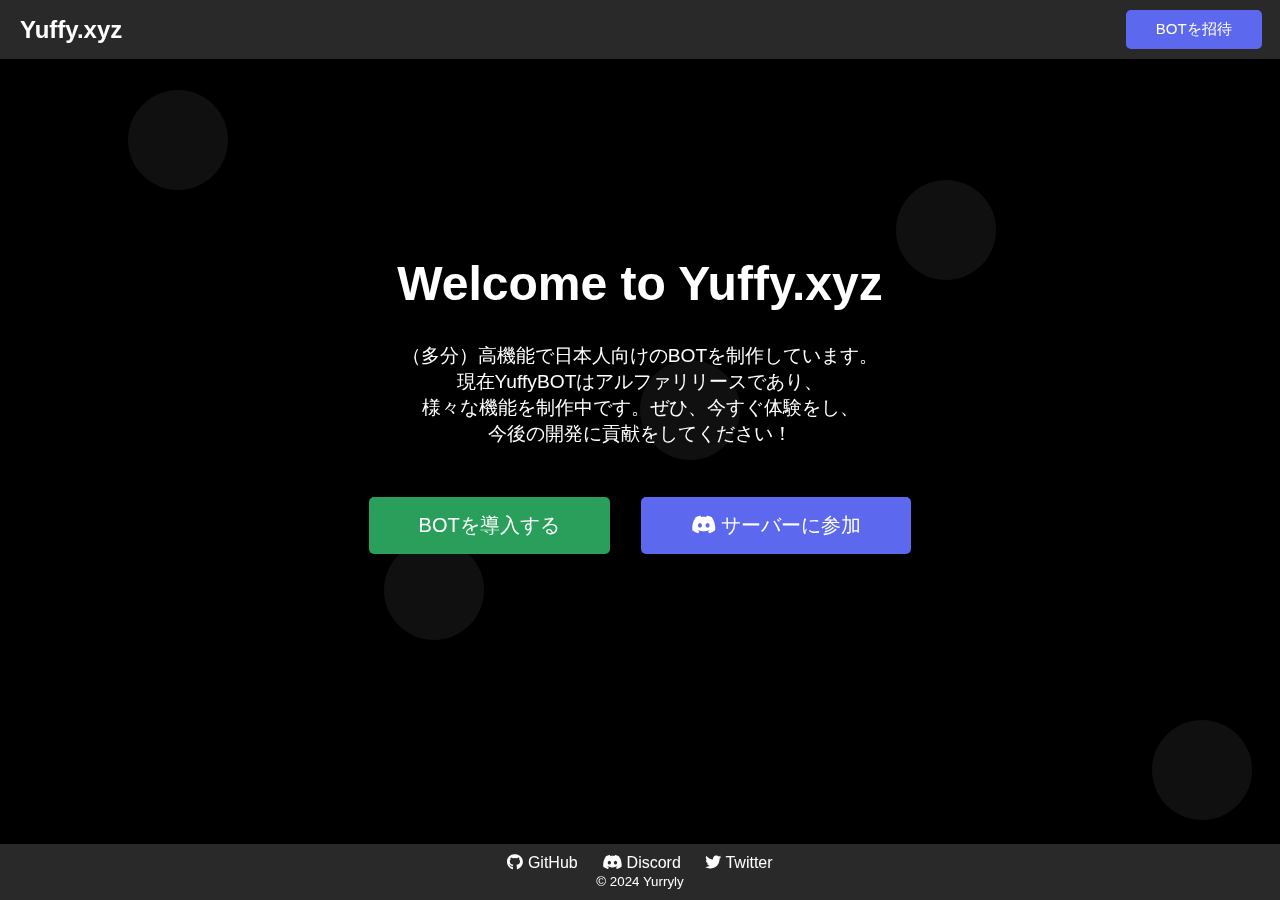
==== index.html @ 6318d790 "Update index.html" ====
<!DOCTYPE html>
<html>

<head>
    <meta charset="UTF-8">
    <title>Yuffy.xyz</title>
    <meta name="description" content="Yuffy.xyz">
    <meta property="og:type" content="website">
    <meta property="og:title" content="Yuffy.xyz">
    <meta property="og:description" content="Welcome to Yuffy.xyz\n（多分）高機能で日本人向けのBOTを制作しています。\n現在YuffyBOTはアルファリリースであり、\n様々な機能を制作中です。ぜひ、今すぐ体験をし、\n今後の開発に貢献をしてください！">
    <link rel="stylesheet" href="https://cdnjs.cloudflare.com/ajax/libs/font-awesome/6.0.0-beta3/css/all.min.css">
    <style>
        body {
            margin: 0;
            padding: 0;
            background-color: rgb(0, 0, 0);
            font-family: 'Arial', sans-serif;
            overflow: hidden;
        }

        header {
            display: flex;
            align-items: center;
            justify-content: space-between;
            position: fixed;
            top: 0;
            width: 100%;
            background-color: rgba(51, 51, 51, 0.8);
            backdrop-filter: blur(10px);
            color: white;
            padding: 10px 20px;
            z-index: 999;
        }

        header h2 {
            display: inline-block;
            margin: 0;
            margin-right: 20px;
            cursor: pointer;
            transition: transform 0.3s ease;
        }

        header h2:hover {
            transform: scale(1.1);
        }

        header .invite-button {
            background-color: #5c68ee;
            color: white;
            padding: 10px 30px;
            border: none;
            border-radius: 5px;
            cursor: pointer;
            margin-right: 3%;
            font-size: 15px;
            transition: background-color 0.3s ease;
        }

        header .invite-button:hover {
            background-color: #3c4cdc;
        }

        h1 {
            text-align: center;
            color: white;
            margin-top: 20%;
            font-size: 3em;
            animation: fadeIn 2s ease-in-out;
        }

        p {
            text-align: center;
            color: white;
            font-size: 1.2em;
            margin-top: 20px;
            animation: fadeIn 3s ease-in-out;
        }

        .content {
            text-align: center;
            margin-top: 20px;
        }

        .cta-button {
            background-color: #299f5b;
            color: white;
            padding: 15px 50px;
            border: none;
            border-radius: 5px;
            cursor: pointer;
            font-size: 20px;
            transition: background-color 0.3s ease, transform 0.3s ease;
            margin-top: 30px;
        }

        .cta-button1 {
            background-color: #5c68ee;
            color: white;
            padding: 15px 50px;
            border: none;
            border-radius: 5px;
            cursor: pointer;
            font-size: 20px;
            transition: background-color 0.3s ease, transform 0.3s ease;
            margin-top: 30px;
        }
        .cta-button:hover {
            background-color: #00ad5c;
            transform: scale(1.05);
        }
        .cta-button1:hover {
            background-color: #3c4cdc;
            transform: scale(1.05);
        }

        footer {
            margin: 0;
            padding: 10px 0;
            position: fixed;
            bottom: 0;
            width: 100%;
            background-color: rgba(51, 51, 51, 0.8);
            backdrop-filter: blur(10px);
            color: white;
            text-align: center;
            z-index: 999;
        }

        footer a {
            color: white;
            text-decoration: none;
            margin: 0 10px;
            transition: color 0.3s ease;
        }

        footer a:hover {
            color: #5c68ee;
        }

        @keyframes fadeIn {
            from {
                opacity: 0;
            }

            to {
                opacity: 1;
            }
        }

        .background {
            position: absolute;
            top: 0;
            left: 0;
            width: 100%;
            height: 100%;
            z-index: -1;
            overflow: hidden;
            display: flex;
            flex-wrap: wrap;
        }

        .shape {
            position: absolute;
            width: 100px;
            height: 100px;
            background: rgba(94, 94, 94, 0.171);
            backdrop-filter: blur(5px);
            border-radius: 50%;
            animation: move 20s infinite linear;
        }

        .shape:nth-child(odd) {
            border-radius: 1;
        }

        @keyframes move {
            from {
                transform: translateY(0) rotate(0);
            }

            to {
                transform: translateY(-100vh) rotate(360deg);
            }
        }
    </style>
</head>

<body>
    <header>
        <h2 onclick="redirectToHomePage()">Yuffy.xyz</h2>
        <button class="invite-button" onclick="redirectToInvitePage()">BOTを招待</button>
    </header>

    <div class="background" id="background">
        <!-- 物体 -->
        <div class="shape" style="left: 10%; top: 10%;"></div>
        <div class="shape" style="left: 70%; top: 20%;"></div>
        <div class="shape" style="left: 30%; top: 60%;"></div>
        <div class="shape" style="left: 90%; top: 80%;"></div>
        <div class="shape" style="left: 50%; top: 40%;"></div>
    </div>

    <h1>Welcome to Yuffy.xyz</h1>
    <p>（多分）高機能で日本人向けのBOTを制作しています。<br>現在YuffyBOTはアルファリリースであり、<br>様々な機能を制作中です。ぜひ、今すぐ体験をし、<br>今後の開発に貢献をしてください！</p>
    <div class="content">
        <button class="cta-button" onclick="redirectToInvitePage()">BOTを導入する</button>
        /////
        <button class="cta-button1" onclick="redirectToDiscordPage()"><i class="fab fa-discord"></i> サーバーに参加</button>
    </div>

    <footer>
        <a href="https://github.com/yurryly/" target="_blank"><i class="fab fa-github"></i> GitHub</a>
        <a href="https://yuffy.xyz/discord" target="_blank"><i class="fab fa-discord"></i> Discord</a>
        <a href="https://twitter.com/yurryly" target="_blank"><i class="fab fa-twitter"></i> Twitter</a>
        <br>
        <small>&copy; 2024 Yurryly</small>
    </footer>
    <script>
        function redirectToInvitePage() {
            window.location.href = "https://yuffy.xyz/invite";
        }
        function redirectToHomePage() {
            window.location.href = "https://yuffy.xyz";
        }
        function redirectToDiscordPage() {
            window.location.href = "https://yuffy.xyz/discord";
        }
    </script>
</body>

</html>
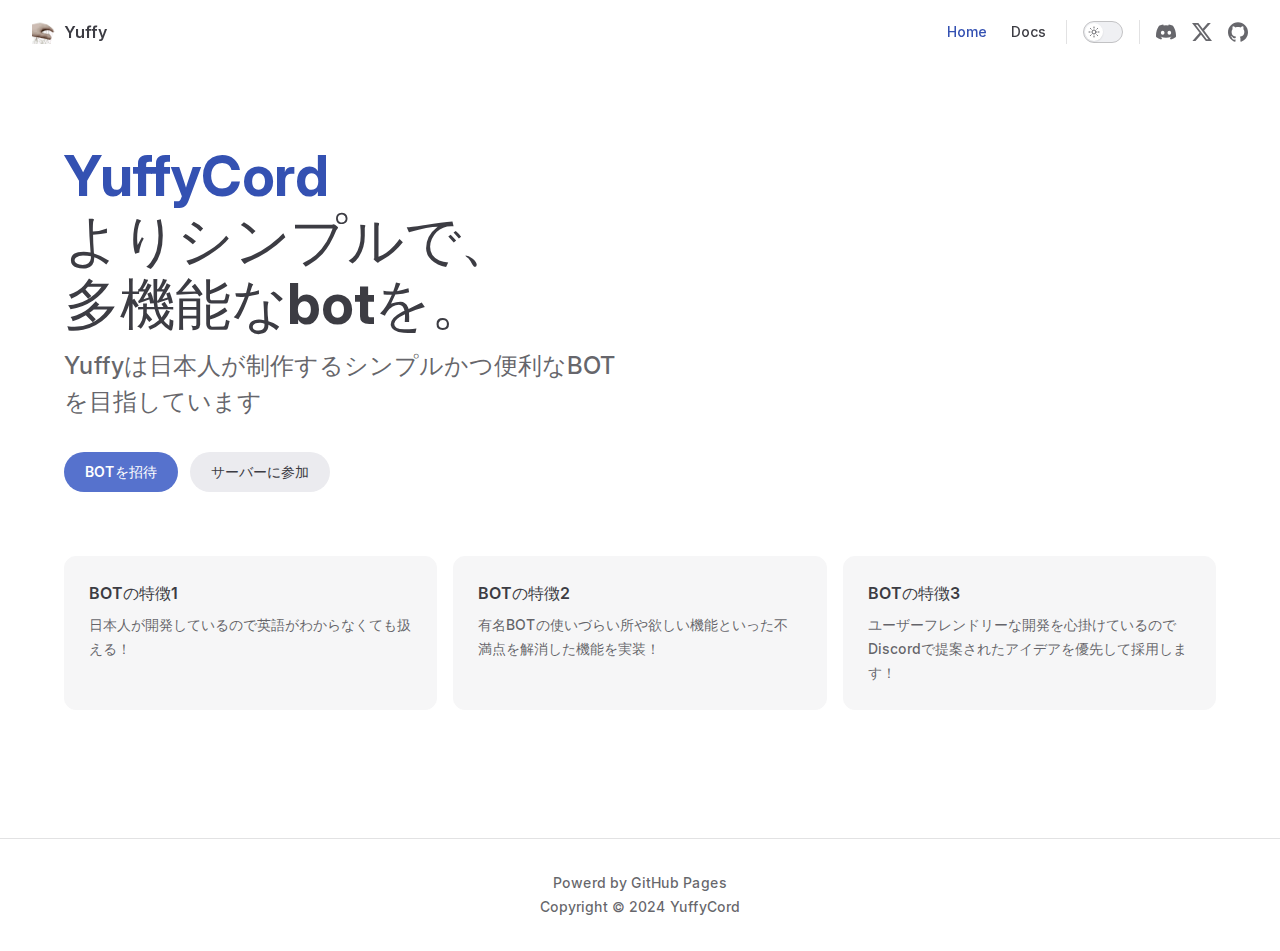
==== commit 84194828: "Migration to vitepress" ====
--- a/index.html
+++ b/index.html
@@ -1,231 +1,29 @@
 <!DOCTYPE html>
-<html>
-
-<head>
-    <meta charset="UTF-8">
-    <title>Yuffy.xyz</title>
-    <meta name="description" content="Yuffy.xyz">
-    <meta property="og:type" content="website">
+<html lang="en-US" dir="ltr">
+  <head>
+    <meta charset="utf-8">
+    <meta name="viewport" content="width=device-width,initial-scale=1">
+    <title>Yuffy</title>
+    <meta name="description" content="Yuffy.xyz site">
+    <meta name="generator" content="VitePress v1.2.2">
+    <link rel="preload stylesheet" href="/assets/style.yJEuAsBC.css" as="style">
+    
+    <script type="module" src="/assets/app.BJjetS9y.js"></script>
+    <link rel="preload" href="/assets/inter-roman-latin.Di8DUHzh.woff2" as="font" type="font/woff2" crossorigin="">
+    <link rel="modulepreload" href="/assets/chunks/framework.Dzw5R7NU.js">
+    <link rel="modulepreload" href="/assets/chunks/theme.C4Tm1-CO.js">
+    <link rel="modulepreload" href="/assets/index.md.CWhmNBJ_.lean.js">
+    <link rel="icon" href="/favicon.ico">
+    <meta property="og:image" content="logo.gif">
     <meta property="og:title" content="Yuffy.xyz">
-    <meta property="og:description" content="Welcome to Yuffy.xyz\n（多分）高機能で日本人向けのBOTを制作しています。\n現在YuffyBOTはアルファリリースであり、\n様々な機能を制作中です。ぜひ、今すぐ体験をし、\n今後の開発に貢献をしてください！">
-    <link rel="stylesheet" href="https://cdnjs.cloudflare.com/ajax/libs/font-awesome/6.0.0-beta3/css/all.min.css">
-    <style>
-        body {
-            margin: 0;
-            padding: 0;
-            background-color: rgb(0, 0, 0);
-            font-family: 'Arial', sans-serif;
-            overflow: hidden;
-        }
-
-        header {
-            display: flex;
-            align-items: center;
-            justify-content: space-between;
-            position: fixed;
-            top: 0;
-            width: 100%;
-            background-color: rgba(51, 51, 51, 0.8);
-            backdrop-filter: blur(10px);
-            color: white;
-            padding: 10px 20px;
-            z-index: 999;
-        }
-
-        header h2 {
-            display: inline-block;
-            margin: 0;
-            margin-right: 20px;
-            cursor: pointer;
-            transition: transform 0.3s ease;
-        }
-
-        header h2:hover {
-            transform: scale(1.1);
-        }
-
-        header .invite-button {
-            background-color: #5c68ee;
-            color: white;
-            padding: 10px 30px;
-            border: none;
-            border-radius: 5px;
-            cursor: pointer;
-            margin-right: 3%;
-            font-size: 15px;
-            transition: background-color 0.3s ease;
-        }
-
-        header .invite-button:hover {
-            background-color: #3c4cdc;
-        }
-
-        h1 {
-            text-align: center;
-            color: white;
-            margin-top: 20%;
-            font-size: 3em;
-            animation: fadeIn 2s ease-in-out;
-        }
-
-        p {
-            text-align: center;
-            color: white;
-            font-size: 1.2em;
-            margin-top: 20px;
-            animation: fadeIn 3s ease-in-out;
-        }
-
-        .content {
-            text-align: center;
-            margin-top: 20px;
-        }
-
-        .cta-button {
-            background-color: #299f5b;
-            color: white;
-            padding: 15px 50px;
-            border: none;
-            border-radius: 5px;
-            cursor: pointer;
-            font-size: 20px;
-            transition: background-color 0.3s ease, transform 0.3s ease;
-            margin-top: 30px;
-        }
-
-        .cta-button1 {
-            background-color: #5c68ee;
-            color: white;
-            padding: 15px 50px;
-            border: none;
-            border-radius: 5px;
-            cursor: pointer;
-            font-size: 20px;
-            transition: background-color 0.3s ease, transform 0.3s ease;
-            margin-top: 30px;
-        }
-        .cta-button:hover {
-            background-color: #00ad5c;
-            transform: scale(1.05);
-        }
-        .cta-button1:hover {
-            background-color: #3c4cdc;
-            transform: scale(1.05);
-        }
-
-        footer {
-            margin: 0;
-            padding: 10px 0;
-            position: fixed;
-            bottom: 0;
-            width: 100%;
-            background-color: rgba(51, 51, 51, 0.8);
-            backdrop-filter: blur(10px);
-            color: white;
-            text-align: center;
-            z-index: 999;
-        }
-
-        footer a {
-            color: white;
-            text-decoration: none;
-            margin: 0 10px;
-            transition: color 0.3s ease;
-        }
-
-        footer a:hover {
-            color: #5c68ee;
-        }
-
-        @keyframes fadeIn {
-            from {
-                opacity: 0;
-            }
-
-            to {
-                opacity: 1;
-            }
-        }
-
-        .background {
-            position: absolute;
-            top: 0;
-            left: 0;
-            width: 100%;
-            height: 100%;
-            z-index: -1;
-            overflow: hidden;
-            display: flex;
-            flex-wrap: wrap;
-        }
-
-        .shape {
-            position: absolute;
-            width: 100px;
-            height: 100px;
-            background: rgba(94, 94, 94, 0.171);
-            backdrop-filter: blur(5px);
-            border-radius: 50%;
-            animation: move 20s infinite linear;
-        }
-
-        .shape:nth-child(odd) {
-            border-radius: 1;
-        }
-
-        @keyframes move {
-            from {
-                transform: translateY(0) rotate(0);
-            }
-
-            to {
-                transform: translateY(-100vh) rotate(360deg);
-            }
-        }
-    </style>
-</head>
-
-<body>
-    <header>
-        <h2 onclick="redirectToHomePage()">Yuffy.xyz</h2>
-        <button class="invite-button" onclick="redirectToInvitePage()">BOTを招待</button>
-    </header>
-
-    <div class="background" id="background">
-        <!-- 物体 -->
-        <div class="shape" style="left: 10%; top: 10%;"></div>
-        <div class="shape" style="left: 70%; top: 20%;"></div>
-        <div class="shape" style="left: 30%; top: 60%;"></div>
-        <div class="shape" style="left: 90%; top: 80%;"></div>
-        <div class="shape" style="left: 50%; top: 40%;"></div>
-    </div>
-
-    <h1>Welcome to Yuffy.xyz</h1>
-    <p>（多分）高機能で日本人向けのBOTを制作しています。<br>現在YuffyBOTはアルファリリースであり、<br>様々な機能を制作中です。ぜひ、今すぐ体験をし、<br>今後の開発に貢献をしてください！</p>
-    <div class="content">
-        <button class="cta-button" onclick="redirectToInvitePage()">BOTを導入する</button>
-        /////
-        <button class="cta-button1" onclick="redirectToDiscordPage()"><i class="fab fa-discord"></i> サーバーに参加</button>
-    </div>
-
-    <footer>
-        <a href="https://github.com/yurryly/" target="_blank"><i class="fab fa-github"></i> GitHub</a>
-        <a href="https://yuffy.xyz/discord" target="_blank"><i class="fab fa-discord"></i> Discord</a>
-        <a href="https://twitter.com/yurryly" target="_blank"><i class="fab fa-twitter"></i> Twitter</a>
-        <br>
-        <small>&copy; 2024 Yurryly</small>
-    </footer>
-    <script>
-        function redirectToInvitePage() {
-            window.location.href = "https://yuffy.xyz/invite";
-        }
-        function redirectToHomePage() {
-            window.location.href = "https://yuffy.xyz";
-        }
-        function redirectToDiscordPage() {
-            window.location.href = "https://yuffy.xyz/discord";
-        }
-    </script>
-</body>
-
-</html>
+    <meta property="og:description" content="よりシンプルで、多機能なbotを">
+    <script id="check-dark-mode">(()=>{const e=localStorage.getItem("vitepress-theme-appearance")||"auto",a=window.matchMedia("(prefers-color-scheme: dark)").matches;(!e||e==="auto"?a:e==="dark")&&document.documentElement.classList.add("dark")})();</script>
+    <script id="check-mac-os">document.documentElement.classList.toggle("mac",/Mac|iPhone|iPod|iPad/i.test(navigator.platform));</script>
+  </head>
+  <body>
+    <div id="app"><div class="Layout" data-v-a9a9e638><!--[--><!--]--><!--[--><span tabindex="-1" data-v-c3508ec8></span><a href="#VPContent" class="VPSkipLink visually-hidden" data-v-c3508ec8> Skip to content </a><!--]--><!----><header class="VPNav" data-v-a9a9e638 data-v-f1e365da><div class="VPNavBar home top" data-v-f1e365da data-v-40788ea0><div class="wrapper" data-v-40788ea0><div class="container" data-v-40788ea0><div class="title" data-v-40788ea0><div class="VPNavBarTitle" data-v-40788ea0 data-v-28a961f9><a class="title" href="/" data-v-28a961f9><!--[--><!--]--><!--[--><img class="VPImage logo" src="/logo.gif" alt data-v-35a7d0b8><!--]--><span data-v-28a961f9>Yuffy</span><!--[--><!--]--></a></div></div><div class="content" data-v-40788ea0><div class="content-body" data-v-40788ea0><!--[--><!--]--><div class="VPNavBarSearch search" data-v-40788ea0><!----></div><nav aria-labelledby="main-nav-aria-label" class="VPNavBarMenu menu" data-v-40788ea0 data-v-492ea56d><span id="main-nav-aria-label" class="visually-hidden" data-v-492ea56d>Main Navigation</span><!--[--><!--[--><a class="VPLink link VPNavBarMenuLink active" href="/" tabindex="0" data-v-492ea56d data-v-ed5ac1f6><!--[--><span data-v-ed5ac1f6>Home</span><!--]--></a><!--]--><!--[--><a class="VPLink link VPNavBarMenuLink" href="/docs.html" tabindex="0" data-v-492ea56d data-v-ed5ac1f6><!--[--><span data-v-ed5ac1f6>Docs</span><!--]--></a><!--]--><!--]--></nav><!----><div class="VPNavBarAppearance appearance" data-v-40788ea0 data-v-ead91a81><button class="VPSwitch VPSwitchAppearance" type="button" role="switch" title="Switch to dark theme" aria-checked="false" data-v-ead91a81 data-v-b79b56d4 data-v-4a1c76db><span class="check" data-v-4a1c76db><span class="icon" data-v-4a1c76db><!--[--><span class="vpi-sun sun" data-v-b79b56d4></span><span class="vpi-moon moon" data-v-b79b56d4></span><!--]--></span></span></button></div><div class="VPSocialLinks VPNavBarSocialLinks social-links" data-v-40788ea0 data-v-164c457f data-v-ee7a9424><!--[--><a class="VPSocialLink no-icon" href="https://discord.gg/voidhomes" aria-label="discord" target="_blank" rel="noopener" data-v-ee7a9424 data-v-717b8b75><span class="vpi-social-discord" /></a><a class="VPSocialLink no-icon" href="https://x.com/yurryly" aria-label="x" target="_blank" rel="noopener" data-v-ee7a9424 data-v-717b8b75><span class="vpi-social-x" /></a><a class="VPSocialLink no-icon" href="https://github.com/yuffycord" aria-label="github" target="_blank" rel="noopener" data-v-ee7a9424 data-v-717b8b75><span class="vpi-social-github" /></a><!--]--></div><div class="VPFlyout VPNavBarExtra extra" data-v-40788ea0 data-v-9b536d0b data-v-e5380155><button type="button" class="button" aria-haspopup="true" aria-expanded="false" aria-label="extra navigation" data-v-e5380155><span class="vpi-more-horizontal icon" data-v-e5380155></span></button><div class="menu" data-v-e5380155><div class="VPMenu" data-v-e5380155 data-v-97491713><!----><!--[--><!--[--><!----><div class="group" data-v-9b536d0b><div class="item appearance" data-v-9b536d0b><p class="label" data-v-9b536d0b>Appearance</p><div class="appearance-action" data-v-9b536d0b><button class="VPSwitch VPSwitchAppearance" type="button" role="switch" title="Switch to dark theme" aria-checked="false" data-v-9b536d0b data-v-b79b56d4 data-v-4a1c76db><span class="check" data-v-4a1c76db><span class="icon" data-v-4a1c76db><!--[--><span class="vpi-sun sun" data-v-b79b56d4></span><span class="vpi-moon moon" data-v-b79b56d4></span><!--]--></span></span></button></div></div></div><div class="group" data-v-9b536d0b><div class="item social-links" data-v-9b536d0b><div class="VPSocialLinks social-links-list" data-v-9b536d0b data-v-ee7a9424><!--[--><a class="VPSocialLink no-icon" href="https://discord.gg/voidhomes" aria-label="discord" target="_blank" rel="noopener" data-v-ee7a9424 data-v-717b8b75><span class="vpi-social-discord" /></a><a class="VPSocialLink no-icon" href="https://x.com/yurryly" aria-label="x" target="_blank" rel="noopener" data-v-ee7a9424 data-v-717b8b75><span class="vpi-social-x" /></a><a class="VPSocialLink no-icon" href="https://github.com/yuffycord" aria-label="github" target="_blank" rel="noopener" data-v-ee7a9424 data-v-717b8b75><span class="vpi-social-github" /></a><!--]--></div></div></div><!--]--><!--]--></div></div></div><!--[--><!--]--><button type="button" class="VPNavBarHamburger hamburger" aria-label="mobile navigation" aria-expanded="false" aria-controls="VPNavScreen" data-v-40788ea0 data-v-5dea55bf><span class="container" data-v-5dea55bf><span class="top" data-v-5dea55bf></span><span class="middle" data-v-5dea55bf></span><span class="bottom" data-v-5dea55bf></span></span></button></div></div></div></div><div class="divider" data-v-40788ea0><div class="divider-line" data-v-40788ea0></div></div></div><!----></header><!----><!----><div class="VPContent is-home" id="VPContent" data-v-a9a9e638 data-v-91765379><div class="VPHome" data-v-91765379 data-v-cbb6ec48><!--[--><!--]--><div class="VPHero VPHomeHero" data-v-cbb6ec48 data-v-955009fc><div class="container" data-v-955009fc><div class="main" data-v-955009fc><!--[--><!--]--><!--[--><h1 class="name" data-v-955009fc><span class="clip" data-v-955009fc>YuffyCord</span></h1><p class="text" data-v-955009fc>よりシンプルで、
+多機能なbotを。</p><p class="tagline" data-v-955009fc>Yuffyは日本人が制作するシンプルかつ便利なBOTを目指しています</p><!--]--><!--[--><!--]--><div class="actions" data-v-955009fc><!--[--><div class="action" data-v-955009fc><a class="VPButton medium brand" href="https://yuffy.xyz/invite" target="_blank" rel="noreferrer" data-v-955009fc data-v-14206e74>BOTを招待</a></div><div class="action" data-v-955009fc><a class="VPButton medium alt" href="https://yuffy.xyz/discord" target="_blank" rel="noreferrer" data-v-955009fc data-v-14206e74>サーバーに参加</a></div><!--]--></div><!--[--><!--]--></div><!----></div></div><!--[--><!--]--><!--[--><!--]--><div class="VPFeatures VPHomeFeatures" data-v-cbb6ec48 data-v-d0a190d7><div class="container" data-v-d0a190d7><div class="items" data-v-d0a190d7><!--[--><div class="grid-3 item" data-v-d0a190d7><div class="VPLink no-icon VPFeature" data-v-d0a190d7 data-v-f5e9645b><!--[--><article class="box" data-v-f5e9645b><!----><h2 class="title" data-v-f5e9645b>BOTの特徴1</h2><p class="details" data-v-f5e9645b>日本人が開発しているので英語がわからなくても扱える！</p><!----></article><!--]--></div></div><div class="grid-3 item" data-v-d0a190d7><div class="VPLink no-icon VPFeature" data-v-d0a190d7 data-v-f5e9645b><!--[--><article class="box" data-v-f5e9645b><!----><h2 class="title" data-v-f5e9645b>BOTの特徴2</h2><p class="details" data-v-f5e9645b>有名BOTの使いづらい所や欲しい機能といった不満点を解消した機能を実装！</p><!----></article><!--]--></div></div><div class="grid-3 item" data-v-d0a190d7><div class="VPLink no-icon VPFeature" data-v-d0a190d7 data-v-f5e9645b><!--[--><article class="box" data-v-f5e9645b><!----><h2 class="title" data-v-f5e9645b>BOTの特徴3</h2><p class="details" data-v-f5e9645b>ユーザーフレンドリーな開発を心掛けているのでDiscordで提案されたアイデアを優先して採用します！</p><!----></article><!--]--></div></div><!--]--></div></div></div><!--[--><!--]--><div class="vp-doc container" style="" data-v-cbb6ec48 data-v-7a48a447><!--[--><div style="position:relative;" data-v-cbb6ec48><div></div></div><!--]--></div></div></div><footer class="VPFooter" data-v-a9a9e638 data-v-c970a860><div class="container" data-v-c970a860><p class="message" data-v-c970a860>Powerd by GitHub Pages</p><p class="copyright" data-v-c970a860>Copyright © 2024 YuffyCord</p></div></footer><!--[--><!--]--></div></div>
+    <script>window.__VP_HASH_MAP__=JSON.parse("{\"docs.md\":\"vg9coU1O\",\"index.md\":\"CWhmNBJ_\",\"help.md\":\"3vuy-sUW\"}");window.__VP_SITE_DATA__=JSON.parse("{\"lang\":\"en-US\",\"dir\":\"ltr\",\"title\":\"Yuffy\",\"description\":\"Yuffy.xyz site\",\"base\":\"/\",\"head\":[],\"router\":{\"prefetchLinks\":true},\"appearance\":true,\"themeConfig\":{\"logo\":\"/logo.gif\",\"nav\":[{\"text\":\"Home\",\"link\":\"/\"},{\"text\":\"Docs\",\"link\":\"/docs\"}],\"footer\":{\"copyright\":\"Copyright © 2024 YuffyCord\",\"message\":\"Powerd by GitHub Pages\"},\"sidebar\":[{\"text\":\"Yuffy Docs\",\"items\":[{\"text\":\"スタートガイド\",\"link\":\"/docs\"},{\"text\":\"コマンドリスト\",\"link\":\"/help\"}]}],\"socialLinks\":[{\"icon\":\"discord\",\"link\":\"https://discord.gg/voidhomes\"},{\"icon\":\"x\",\"link\":\"https://x.com/yurryly\"},{\"icon\":\"github\",\"link\":\"https://github.com/yuffycord\"}]},\"locales\":{},\"scrollOffset\":134,\"cleanUrls\":false}");</script>
+    
+  </body>
+</html>--- a/assets/style.yJEuAsBC.css
+++ b/assets/style.yJEuAsBC.css
@@ -0,0 +1 @@
+@font-face{font-family:Inter;font-style:normal;font-weight:100 900;font-display:swap;src:url(/assets/inter-roman-cyrillic-ext.BBPuwvHQ.woff2) format("woff2");unicode-range:U+0460-052F,U+1C80-1C88,U+20B4,U+2DE0-2DFF,U+A640-A69F,U+FE2E-FE2F}@font-face{font-family:Inter;font-style:normal;font-weight:100 900;font-display:swap;src:url(/assets/inter-roman-cyrillic.C5lxZ8CY.woff2) format("woff2");unicode-range:U+0301,U+0400-045F,U+0490-0491,U+04B0-04B1,U+2116}@font-face{font-family:Inter;font-style:normal;font-weight:100 900;font-display:swap;src:url(/assets/inter-roman-greek-ext.CqjqNYQ-.woff2) format("woff2");unicode-range:U+1F00-1FFF}@font-face{font-family:Inter;font-style:normal;font-weight:100 900;font-display:swap;src:url(/assets/inter-roman-greek.BBVDIX6e.woff2) format("woff2");unicode-range:U+0370-0377,U+037A-037F,U+0384-038A,U+038C,U+038E-03A1,U+03A3-03FF}@font-face{font-family:Inter;font-style:normal;font-weight:100 900;font-display:swap;src:url(/assets/inter-roman-vietnamese.BjW4sHH5.woff2) format("woff2");unicode-range:U+0102-0103,U+0110-0111,U+0128-0129,U+0168-0169,U+01A0-01A1,U+01AF-01B0,U+0300-0301,U+0303-0304,U+0308-0309,U+0323,U+0329,U+1EA0-1EF9,U+20AB}@font-face{font-family:Inter;font-style:normal;font-weight:100 900;font-display:swap;src:url(/assets/inter-roman-latin-ext.4ZJIpNVo.woff2) format("woff2");unicode-range:U+0100-02AF,U+0304,U+0308,U+0329,U+1E00-1E9F,U+1EF2-1EFF,U+2020,U+20A0-20AB,U+20AD-20C0,U+2113,U+2C60-2C7F,U+A720-A7FF}@font-face{font-family:Inter;font-style:normal;font-weight:100 900;font-display:swap;src:url(/assets/inter-roman-latin.Di8DUHzh.woff2) format("woff2");unicode-range:U+0000-00FF,U+0131,U+0152-0153,U+02BB-02BC,U+02C6,U+02DA,U+02DC,U+0304,U+0308,U+0329,U+2000-206F,U+2074,U+20AC,U+2122,U+2191,U+2193,U+2212,U+2215,U+FEFF,U+FFFD}@font-face{font-family:Inter;font-style:italic;font-weight:100 900;font-display:swap;src:url(/assets/inter-italic-cyrillic-ext.r48I6akx.woff2) format("woff2");unicode-range:U+0460-052F,U+1C80-1C88,U+20B4,U+2DE0-2DFF,U+A640-A69F,U+FE2E-FE2F}@font-face{font-family:Inter;font-style:italic;font-weight:100 900;font-display:swap;src:url(/assets/inter-italic-cyrillic.By2_1cv3.woff2) format("woff2");unicode-range:U+0301,U+0400-045F,U+0490-0491,U+04B0-04B1,U+2116}@font-face{font-family:Inter;font-style:italic;font-weight:100 900;font-display:swap;src:url(/assets/inter-italic-greek-ext.1u6EdAuj.woff2) format("woff2");unicode-range:U+1F00-1FFF}@font-face{font-family:Inter;font-style:italic;font-weight:100 900;font-display:swap;src:url(/assets/inter-italic-greek.DJ8dCoTZ.woff2) format("woff2");unicode-range:U+0370-0377,U+037A-037F,U+0384-038A,U+038C,U+038E-03A1,U+03A3-03FF}@font-face{font-family:Inter;font-style:italic;font-weight:100 900;font-display:swap;src:url(/assets/inter-italic-vietnamese.BSbpV94h.woff2) format("woff2");unicode-range:U+0102-0103,U+0110-0111,U+0128-0129,U+0168-0169,U+01A0-01A1,U+01AF-01B0,U+0300-0301,U+0303-0304,U+0308-0309,U+0323,U+0329,U+1EA0-1EF9,U+20AB}@font-face{font-family:Inter;font-style:italic;font-weight:100 900;font-display:swap;src:url(/assets/inter-italic-latin-ext.CN1xVJS-.woff2) format("woff2");unicode-range:U+0100-02AF,U+0304,U+0308,U+0329,U+1E00-1E9F,U+1EF2-1EFF,U+2020,U+20A0-20AB,U+20AD-20C0,U+2113,U+2C60-2C7F,U+A720-A7FF}@font-face{font-family:Inter;font-style:italic;font-weight:100 900;font-display:swap;src:url(/assets/inter-italic-latin.C2AdPX0b.woff2) format("woff2");unicode-range:U+0000-00FF,U+0131,U+0152-0153,U+02BB-02BC,U+02C6,U+02DA,U+02DC,U+0304,U+0308,U+0329,U+2000-206F,U+2074,U+20AC,U+2122,U+2191,U+2193,U+2212,U+2215,U+FEFF,U+FFFD}@font-face{font-family:Punctuation SC;font-weight:400;src:local("PingFang SC Regular"),local("Noto Sans CJK SC"),local("Microsoft YaHei");unicode-range:U+201C,U+201D,U+2018,U+2019,U+2E3A,U+2014,U+2013,U+2026,U+00B7,U+007E,U+002F}@font-face{font-family:Punctuation SC;font-weight:500;src:local("PingFang SC Medium"),local("Noto Sans CJK SC"),local("Microsoft YaHei");unicode-range:U+201C,U+201D,U+2018,U+2019,U+2E3A,U+2014,U+2013,U+2026,U+00B7,U+007E,U+002F}@font-face{font-family:Punctuation SC;font-weight:600;src:local("PingFang SC Semibold"),local("Noto Sans CJK SC Bold"),local("Microsoft YaHei Bold");unicode-range:U+201C,U+201D,U+2018,U+2019,U+2E3A,U+2014,U+2013,U+2026,U+00B7,U+007E,U+002F}@font-face{font-family:Punctuation SC;font-weight:700;src:local("PingFang SC Semibold"),local("Noto Sans CJK SC Bold"),local("Microsoft YaHei Bold");unicode-range:U+201C,U+201D,U+2018,U+2019,U+2E3A,U+2014,U+2013,U+2026,U+00B7,U+007E,U+002F}:root{--vp-c-white: #ffffff;--vp-c-black: #000000;--vp-c-neutral: var(--vp-c-black);--vp-c-neutral-inverse: var(--vp-c-white)}.dark{--vp-c-neutral: var(--vp-c-white);--vp-c-neutral-inverse: var(--vp-c-black)}:root{--vp-c-gray-1: #dddde3;--vp-c-gray-2: #e4e4e9;--vp-c-gray-3: #ebebef;--vp-c-gray-soft: rgba(142, 150, 170, .14);--vp-c-indigo-1: #3451b2;--vp-c-indigo-2: #3a5ccc;--vp-c-indigo-3: #5672cd;--vp-c-indigo-soft: rgba(100, 108, 255, .14);--vp-c-purple-1: #6f42c1;--vp-c-purple-2: #7e4cc9;--vp-c-purple-3: #8e5cd9;--vp-c-purple-soft: rgba(159, 122, 234, .14);--vp-c-green-1: #18794e;--vp-c-green-2: #299764;--vp-c-green-3: #30a46c;--vp-c-green-soft: rgba(16, 185, 129, .14);--vp-c-yellow-1: #915930;--vp-c-yellow-2: #946300;--vp-c-yellow-3: #9f6a00;--vp-c-yellow-soft: rgba(234, 179, 8, .14);--vp-c-red-1: #b8272c;--vp-c-red-2: #d5393e;--vp-c-red-3: #e0575b;--vp-c-red-soft: rgba(244, 63, 94, .14);--vp-c-sponsor: #db2777}.dark{--vp-c-gray-1: #515c67;--vp-c-gray-2: #414853;--vp-c-gray-3: #32363f;--vp-c-gray-soft: rgba(101, 117, 133, .16);--vp-c-indigo-1: #a8b1ff;--vp-c-indigo-2: #5c73e7;--vp-c-indigo-3: #3e63dd;--vp-c-indigo-soft: rgba(100, 108, 255, .16);--vp-c-purple-1: #c8abfa;--vp-c-purple-2: #a879e6;--vp-c-purple-3: #8e5cd9;--vp-c-purple-soft: rgba(159, 122, 234, .16);--vp-c-green-1: #3dd68c;--vp-c-green-2: #30a46c;--vp-c-green-3: #298459;--vp-c-green-soft: rgba(16, 185, 129, .16);--vp-c-yellow-1: #f9b44e;--vp-c-yellow-2: #da8b17;--vp-c-yellow-3: #a46a0a;--vp-c-yellow-soft: rgba(234, 179, 8, .16);--vp-c-red-1: #f66f81;--vp-c-red-2: #f14158;--vp-c-red-3: #b62a3c;--vp-c-red-soft: rgba(244, 63, 94, .16)}:root{--vp-c-bg: #ffffff;--vp-c-bg-alt: #f6f6f7;--vp-c-bg-elv: #ffffff;--vp-c-bg-soft: #f6f6f7}.dark{--vp-c-bg: #1b1b1f;--vp-c-bg-alt: #161618;--vp-c-bg-elv: #202127;--vp-c-bg-soft: #202127}:root{--vp-c-border: #c2c2c4;--vp-c-divider: #e2e2e3;--vp-c-gutter: #e2e2e3}.dark{--vp-c-border: #3c3f44;--vp-c-divider: #2e2e32;--vp-c-gutter: #000000}:root{--vp-c-text-1: rgba(60, 60, 67);--vp-c-text-2: rgba(60, 60, 67, .78);--vp-c-text-3: rgba(60, 60, 67, .56)}.dark{--vp-c-text-1: rgba(255, 255, 245, .86);--vp-c-text-2: rgba(235, 235, 245, .6);--vp-c-text-3: rgba(235, 235, 245, .38)}:root{--vp-c-default-1: var(--vp-c-gray-1);--vp-c-default-2: var(--vp-c-gray-2);--vp-c-default-3: var(--vp-c-gray-3);--vp-c-default-soft: var(--vp-c-gray-soft);--vp-c-brand-1: var(--vp-c-indigo-1);--vp-c-brand-2: var(--vp-c-indigo-2);--vp-c-brand-3: var(--vp-c-indigo-3);--vp-c-brand-soft: var(--vp-c-indigo-soft);--vp-c-brand: var(--vp-c-brand-1);--vp-c-tip-1: var(--vp-c-brand-1);--vp-c-tip-2: var(--vp-c-brand-2);--vp-c-tip-3: var(--vp-c-brand-3);--vp-c-tip-soft: var(--vp-c-brand-soft);--vp-c-note-1: var(--vp-c-brand-1);--vp-c-note-2: var(--vp-c-brand-2);--vp-c-note-3: var(--vp-c-brand-3);--vp-c-note-soft: var(--vp-c-brand-soft);--vp-c-success-1: var(--vp-c-green-1);--vp-c-success-2: var(--vp-c-green-2);--vp-c-success-3: var(--vp-c-green-3);--vp-c-success-soft: var(--vp-c-green-soft);--vp-c-important-1: var(--vp-c-purple-1);--vp-c-important-2: var(--vp-c-purple-2);--vp-c-important-3: var(--vp-c-purple-3);--vp-c-important-soft: var(--vp-c-purple-soft);--vp-c-warning-1: var(--vp-c-yellow-1);--vp-c-warning-2: var(--vp-c-yellow-2);--vp-c-warning-3: var(--vp-c-yellow-3);--vp-c-warning-soft: var(--vp-c-yellow-soft);--vp-c-danger-1: var(--vp-c-red-1);--vp-c-danger-2: var(--vp-c-red-2);--vp-c-danger-3: var(--vp-c-red-3);--vp-c-danger-soft: var(--vp-c-red-soft);--vp-c-caution-1: var(--vp-c-red-1);--vp-c-caution-2: var(--vp-c-red-2);--vp-c-caution-3: var(--vp-c-red-3);--vp-c-caution-soft: var(--vp-c-red-soft)}:root{--vp-font-family-base: "Inter", ui-sans-serif, system-ui, sans-serif, "Apple Color Emoji", "Segoe UI Emoji", "Segoe UI Symbol", "Noto Color Emoji";--vp-font-family-mono: ui-monospace, "Menlo", "Monaco", "Consolas", "Liberation Mono", "Courier New", monospace;font-optical-sizing:auto}:root:where(:lang(zh)){--vp-font-family-base: "Punctuation SC", "Inter", ui-sans-serif, system-ui, "PingFang SC", "Noto Sans CJK SC", "Noto Sans SC", "Heiti SC", "Microsoft YaHei", "DengXian", sans-serif, "Apple Color Emoji", "Segoe UI Emoji", "Segoe UI Symbol", "Noto Color Emoji"}:root{--vp-shadow-1: 0 1px 2px rgba(0, 0, 0, .04), 0 1px 2px rgba(0, 0, 0, .06);--vp-shadow-2: 0 3px 12px rgba(0, 0, 0, .07), 0 1px 4px rgba(0, 0, 0, .07);--vp-shadow-3: 0 12px 32px rgba(0, 0, 0, .1), 0 2px 6px rgba(0, 0, 0, .08);--vp-shadow-4: 0 14px 44px rgba(0, 0, 0, .12), 0 3px 9px rgba(0, 0, 0, .12);--vp-shadow-5: 0 18px 56px rgba(0, 0, 0, .16), 0 4px 12px rgba(0, 0, 0, .16)}:root{--vp-z-index-footer: 10;--vp-z-index-local-nav: 20;--vp-z-index-nav: 30;--vp-z-index-layout-top: 40;--vp-z-index-backdrop: 50;--vp-z-index-sidebar: 60}@media (min-width: 960px){:root{--vp-z-index-sidebar: 25}}:root{--vp-layout-max-width: 1440px}:root{--vp-header-anchor-symbol: "#"}:root{--vp-code-line-height: 1.7;--vp-code-font-size: .875em;--vp-code-color: var(--vp-c-brand-1);--vp-code-link-color: var(--vp-c-brand-1);--vp-code-link-hover-color: var(--vp-c-brand-2);--vp-code-bg: var(--vp-c-default-soft);--vp-code-block-color: var(--vp-c-text-2);--vp-code-block-bg: var(--vp-c-bg-alt);--vp-code-block-divider-color: var(--vp-c-gutter);--vp-code-lang-color: var(--vp-c-text-3);--vp-code-line-highlight-color: var(--vp-c-default-soft);--vp-code-line-number-color: var(--vp-c-text-3);--vp-code-line-diff-add-color: var(--vp-c-success-soft);--vp-code-line-diff-add-symbol-color: var(--vp-c-success-1);--vp-code-line-diff-remove-color: var(--vp-c-danger-soft);--vp-code-line-diff-remove-symbol-color: var(--vp-c-danger-1);--vp-code-line-warning-color: var(--vp-c-warning-soft);--vp-code-line-error-color: var(--vp-c-danger-soft);--vp-code-copy-code-border-color: var(--vp-c-divider);--vp-code-copy-code-bg: var(--vp-c-bg-soft);--vp-code-copy-code-hover-border-color: var(--vp-c-divider);--vp-code-copy-code-hover-bg: var(--vp-c-bg);--vp-code-copy-code-active-text: var(--vp-c-text-2);--vp-code-copy-copied-text-content: "Copied";--vp-code-tab-divider: var(--vp-code-block-divider-color);--vp-code-tab-text-color: var(--vp-c-text-2);--vp-code-tab-bg: var(--vp-code-block-bg);--vp-code-tab-hover-text-color: var(--vp-c-text-1);--vp-code-tab-active-text-color: var(--vp-c-text-1);--vp-code-tab-active-bar-color: var(--vp-c-brand-1)}:root{--vp-button-brand-border: transparent;--vp-button-brand-text: var(--vp-c-white);--vp-button-brand-bg: var(--vp-c-brand-3);--vp-button-brand-hover-border: transparent;--vp-button-brand-hover-text: var(--vp-c-white);--vp-button-brand-hover-bg: var(--vp-c-brand-2);--vp-button-brand-active-border: transparent;--vp-button-brand-active-text: var(--vp-c-white);--vp-button-brand-active-bg: var(--vp-c-brand-1);--vp-button-alt-border: transparent;--vp-button-alt-text: var(--vp-c-text-1);--vp-button-alt-bg: var(--vp-c-default-3);--vp-button-alt-hover-border: transparent;--vp-button-alt-hover-text: var(--vp-c-text-1);--vp-button-alt-hover-bg: var(--vp-c-default-2);--vp-button-alt-active-border: transparent;--vp-button-alt-active-text: var(--vp-c-text-1);--vp-button-alt-active-bg: var(--vp-c-default-1);--vp-button-sponsor-border: var(--vp-c-text-2);--vp-button-sponsor-text: var(--vp-c-text-2);--vp-button-sponsor-bg: transparent;--vp-button-sponsor-hover-border: var(--vp-c-sponsor);--vp-button-sponsor-hover-text: var(--vp-c-sponsor);--vp-button-sponsor-hover-bg: transparent;--vp-button-sponsor-active-border: var(--vp-c-sponsor);--vp-button-sponsor-active-text: var(--vp-c-sponsor);--vp-button-sponsor-active-bg: transparent}:root{--vp-custom-block-font-size: 14px;--vp-custom-block-code-font-size: 13px;--vp-custom-block-info-border: transparent;--vp-custom-block-info-text: var(--vp-c-text-1);--vp-custom-block-info-bg: var(--vp-c-default-soft);--vp-custom-block-info-code-bg: var(--vp-c-default-soft);--vp-custom-block-note-border: transparent;--vp-custom-block-note-text: var(--vp-c-text-1);--vp-custom-block-note-bg: var(--vp-c-default-soft);--vp-custom-block-note-code-bg: var(--vp-c-default-soft);--vp-custom-block-tip-border: transparent;--vp-custom-block-tip-text: var(--vp-c-text-1);--vp-custom-block-tip-bg: var(--vp-c-tip-soft);--vp-custom-block-tip-code-bg: var(--vp-c-tip-soft);--vp-custom-block-important-border: transparent;--vp-custom-block-important-text: var(--vp-c-text-1);--vp-custom-block-important-bg: var(--vp-c-important-soft);--vp-custom-block-important-code-bg: var(--vp-c-important-soft);--vp-custom-block-warning-border: transparent;--vp-custom-block-warning-text: var(--vp-c-text-1);--vp-custom-block-warning-bg: var(--vp-c-warning-soft);--vp-custom-block-warning-code-bg: var(--vp-c-warning-soft);--vp-custom-block-danger-border: transparent;--vp-custom-block-danger-text: var(--vp-c-text-1);--vp-custom-block-danger-bg: var(--vp-c-danger-soft);--vp-custom-block-danger-code-bg: var(--vp-c-danger-soft);--vp-custom-block-caution-border: transparent;--vp-custom-block-caution-text: var(--vp-c-text-1);--vp-custom-block-caution-bg: var(--vp-c-caution-soft);--vp-custom-block-caution-code-bg: var(--vp-c-caution-soft);--vp-custom-block-details-border: var(--vp-custom-block-info-border);--vp-custom-block-details-text: var(--vp-custom-block-info-text);--vp-custom-block-details-bg: var(--vp-custom-block-info-bg);--vp-custom-block-details-code-bg: var(--vp-custom-block-info-code-bg)}:root{--vp-input-border-color: var(--vp-c-border);--vp-input-bg-color: var(--vp-c-bg-alt);--vp-input-switch-bg-color: var(--vp-c-default-soft)}:root{--vp-nav-height: 64px;--vp-nav-bg-color: var(--vp-c-bg);--vp-nav-screen-bg-color: var(--vp-c-bg);--vp-nav-logo-height: 24px}.hide-nav{--vp-nav-height: 0px}.hide-nav .VPSidebar{--vp-nav-height: 22px}:root{--vp-local-nav-bg-color: var(--vp-c-bg)}:root{--vp-sidebar-width: 272px;--vp-sidebar-bg-color: var(--vp-c-bg-alt)}:root{--vp-backdrop-bg-color: rgba(0, 0, 0, .6)}:root{--vp-home-hero-name-color: var(--vp-c-brand-1);--vp-home-hero-name-background: transparent;--vp-home-hero-image-background-image: none;--vp-home-hero-image-filter: none}:root{--vp-badge-info-border: transparent;--vp-badge-info-text: var(--vp-c-text-2);--vp-badge-info-bg: var(--vp-c-default-soft);--vp-badge-tip-border: transparent;--vp-badge-tip-text: var(--vp-c-tip-1);--vp-badge-tip-bg: var(--vp-c-tip-soft);--vp-badge-warning-border: transparent;--vp-badge-warning-text: var(--vp-c-warning-1);--vp-badge-warning-bg: var(--vp-c-warning-soft);--vp-badge-danger-border: transparent;--vp-badge-danger-text: var(--vp-c-danger-1);--vp-badge-danger-bg: var(--vp-c-danger-soft)}:root{--vp-carbon-ads-text-color: var(--vp-c-text-1);--vp-carbon-ads-poweredby-color: var(--vp-c-text-2);--vp-carbon-ads-bg-color: var(--vp-c-bg-soft);--vp-carbon-ads-hover-text-color: var(--vp-c-brand-1);--vp-carbon-ads-hover-poweredby-color: var(--vp-c-text-1)}:root{--vp-local-search-bg: var(--vp-c-bg);--vp-local-search-result-bg: var(--vp-c-bg);--vp-local-search-result-border: var(--vp-c-divider);--vp-local-search-result-selected-bg: var(--vp-c-bg);--vp-local-search-result-selected-border: var(--vp-c-brand-1);--vp-local-search-highlight-bg: var(--vp-c-brand-1);--vp-local-search-highlight-text: var(--vp-c-neutral-inverse)}@media (prefers-reduced-motion: reduce){*,:before,:after{animation-delay:-1ms!important;animation-duration:1ms!important;animation-iteration-count:1!important;background-attachment:initial!important;scroll-behavior:auto!important;transition-duration:0s!important;transition-delay:0s!important}}*,:before,:after{box-sizing:border-box}html{line-height:1.4;font-size:16px;-webkit-text-size-adjust:100%}html.dark{color-scheme:dark}body{margin:0;width:100%;min-width:320px;min-height:100vh;line-height:24px;font-family:var(--vp-font-family-base);font-size:16px;font-weight:400;color:var(--vp-c-text-1);background-color:var(--vp-c-bg);font-synthesis:style;text-rendering:optimizeLegibility;-webkit-font-smoothing:antialiased;-moz-osx-font-smoothing:grayscale}main{display:block}h1,h2,h3,h4,h5,h6{margin:0;line-height:24px;font-size:16px;font-weight:400}p{margin:0}strong,b{font-weight:600}a,area,button,[role=button],input,label,select,summary,textarea{touch-action:manipulation}a{color:inherit;text-decoration:inherit}ol,ul{list-style:none;margin:0;padding:0}blockquote{margin:0}pre,code,kbd,samp{font-family:var(--vp-font-family-mono)}img,svg,video,canvas,audio,iframe,embed,object{display:block}figure{margin:0}img,video{max-width:100%;height:auto}button,input,optgroup,select,textarea{border:0;padding:0;line-height:inherit;color:inherit}button{padding:0;font-family:inherit;background-color:transparent;background-image:none}button:enabled,[role=button]:enabled{cursor:pointer}button:focus,button:focus-visible{outline:1px dotted;outline:4px auto -webkit-focus-ring-color}button:focus:not(:focus-visible){outline:none!important}input:focus,textarea:focus,select:focus{outline:none}table{border-collapse:collapse}input{background-color:transparent}input:-ms-input-placeholder,textarea:-ms-input-placeholder{color:var(--vp-c-text-3)}input::-ms-input-placeholder,textarea::-ms-input-placeholder{color:var(--vp-c-text-3)}input::placeholder,textarea::placeholder{color:var(--vp-c-text-3)}input::-webkit-outer-spin-button,input::-webkit-inner-spin-button{-webkit-appearance:none;margin:0}input[type=number]{-moz-appearance:textfield}textarea{resize:vertical}select{-webkit-appearance:none}fieldset{margin:0;padding:0}h1,h2,h3,h4,h5,h6,li,p{overflow-wrap:break-word}vite-error-overlay{z-index:9999}mjx-container{display:inline-block;margin:auto 2px -2px}mjx-container>svg{display:inline-block;margin:auto}[class^=vpi-],[class*=" vpi-"],.vp-icon{width:1em;height:1em}[class^=vpi-].bg,[class*=" vpi-"].bg,.vp-icon.bg{background-size:100% 100%;background-color:transparent}[class^=vpi-]:not(.bg),[class*=" vpi-"]:not(.bg),.vp-icon:not(.bg){-webkit-mask:var(--icon) no-repeat;mask:var(--icon) no-repeat;-webkit-mask-size:100% 100%;mask-size:100% 100%;background-color:currentColor;color:inherit}.vpi-align-left{--icon: url("data:image/svg+xml,%3Csvg xmlns='http://www.w3.org/2000/svg' fill='none' stroke='currentColor' stroke-linecap='round' stroke-linejoin='round' stroke-width='2' viewBox='0 0 24 24'%3E%3Cpath d='M21 6H3M15 12H3M17 18H3'/%3E%3C/svg%3E")}.vpi-arrow-right,.vpi-arrow-down,.vpi-arrow-left,.vpi-arrow-up{--icon: url("data:image/svg+xml,%3Csvg xmlns='http://www.w3.org/2000/svg' fill='none' stroke='currentColor' stroke-linecap='round' stroke-linejoin='round' stroke-width='2' viewBox='0 0 24 24'%3E%3Cpath d='M5 12h14M12 5l7 7-7 7'/%3E%3C/svg%3E")}.vpi-chevron-right,.vpi-chevron-down,.vpi-chevron-left,.vpi-chevron-up{--icon: url("data:image/svg+xml,%3Csvg xmlns='http://www.w3.org/2000/svg' fill='none' stroke='currentColor' stroke-linecap='round' stroke-linejoin='round' stroke-width='2' viewBox='0 0 24 24'%3E%3Cpath d='m9 18 6-6-6-6'/%3E%3C/svg%3E")}.vpi-chevron-down,.vpi-arrow-down{transform:rotate(90deg)}.vpi-chevron-left,.vpi-arrow-left{transform:rotate(180deg)}.vpi-chevron-up,.vpi-arrow-up{transform:rotate(-90deg)}.vpi-square-pen{--icon: url("data:image/svg+xml,%3Csvg xmlns='http://www.w3.org/2000/svg' fill='none' stroke='currentColor' stroke-linecap='round' stroke-linejoin='round' stroke-width='2' viewBox='0 0 24 24'%3E%3Cpath d='M12 3H5a2 2 0 0 0-2 2v14a2 2 0 0 0 2 2h14a2 2 0 0 0 2-2v-7'/%3E%3Cpath d='M18.375 2.625a2.121 2.121 0 1 1 3 3L12 15l-4 1 1-4Z'/%3E%3C/svg%3E")}.vpi-plus{--icon: url("data:image/svg+xml,%3Csvg xmlns='http://www.w3.org/2000/svg' fill='none' stroke='currentColor' stroke-linecap='round' stroke-linejoin='round' stroke-width='2' viewBox='0 0 24 24'%3E%3Cpath d='M5 12h14M12 5v14'/%3E%3C/svg%3E")}.vpi-sun{--icon: url("data:image/svg+xml,%3Csvg xmlns='http://www.w3.org/2000/svg' fill='none' stroke='currentColor' stroke-linecap='round' stroke-linejoin='round' stroke-width='2' viewBox='0 0 24 24'%3E%3Ccircle cx='12' cy='12' r='4'/%3E%3Cpath d='M12 2v2M12 20v2M4.93 4.93l1.41 1.41M17.66 17.66l1.41 1.41M2 12h2M20 12h2M6.34 17.66l-1.41 1.41M19.07 4.93l-1.41 1.41'/%3E%3C/svg%3E")}.vpi-moon{--icon: url("data:image/svg+xml,%3Csvg xmlns='http://www.w3.org/2000/svg' fill='none' stroke='currentColor' stroke-linecap='round' stroke-linejoin='round' stroke-width='2' viewBox='0 0 24 24'%3E%3Cpath d='M12 3a6 6 0 0 0 9 9 9 9 0 1 1-9-9Z'/%3E%3C/svg%3E")}.vpi-more-horizontal{--icon: url("data:image/svg+xml,%3Csvg xmlns='http://www.w3.org/2000/svg' fill='none' stroke='currentColor' stroke-linecap='round' stroke-linejoin='round' stroke-width='2' viewBox='0 0 24 24'%3E%3Ccircle cx='12' cy='12' r='1'/%3E%3Ccircle cx='19' cy='12' r='1'/%3E%3Ccircle cx='5' cy='12' r='1'/%3E%3C/svg%3E")}.vpi-languages{--icon: url("data:image/svg+xml,%3Csvg xmlns='http://www.w3.org/2000/svg' fill='none' stroke='currentColor' stroke-linecap='round' stroke-linejoin='round' stroke-width='2' viewBox='0 0 24 24'%3E%3Cpath d='m5 8 6 6M4 14l6-6 2-3M2 5h12M7 2h1M22 22l-5-10-5 10M14 18h6'/%3E%3C/svg%3E")}.vpi-heart{--icon: url("data:image/svg+xml,%3Csvg xmlns='http://www.w3.org/2000/svg' fill='none' stroke='currentColor' stroke-linecap='round' stroke-linejoin='round' stroke-width='2' viewBox='0 0 24 24'%3E%3Cpath d='M19 14c1.49-1.46 3-3.21 3-5.5A5.5 5.5 0 0 0 16.5 3c-1.76 0-3 .5-4.5 2-1.5-1.5-2.74-2-4.5-2A5.5 5.5 0 0 0 2 8.5c0 2.3 1.5 4.05 3 5.5l7 7Z'/%3E%3C/svg%3E")}.vpi-search{--icon: url("data:image/svg+xml,%3Csvg xmlns='http://www.w3.org/2000/svg' fill='none' stroke='currentColor' stroke-linecap='round' stroke-linejoin='round' stroke-width='2' viewBox='0 0 24 24'%3E%3Ccircle cx='11' cy='11' r='8'/%3E%3Cpath d='m21 21-4.3-4.3'/%3E%3C/svg%3E")}.vpi-layout-list{--icon: url("data:image/svg+xml,%3Csvg xmlns='http://www.w3.org/2000/svg' fill='none' stroke='currentColor' stroke-linecap='round' stroke-linejoin='round' stroke-width='2' viewBox='0 0 24 24'%3E%3Crect width='7' height='7' x='3' y='3' rx='1'/%3E%3Crect width='7' height='7' x='3' y='14' rx='1'/%3E%3Cpath d='M14 4h7M14 9h7M14 15h7M14 20h7'/%3E%3C/svg%3E")}.vpi-delete{--icon: url("data:image/svg+xml,%3Csvg xmlns='http://www.w3.org/2000/svg' fill='none' stroke='currentColor' stroke-linecap='round' stroke-linejoin='round' stroke-width='2' viewBox='0 0 24 24'%3E%3Cpath d='M20 5H9l-7 7 7 7h11a2 2 0 0 0 2-2V7a2 2 0 0 0-2-2ZM18 9l-6 6M12 9l6 6'/%3E%3C/svg%3E")}.vpi-corner-down-left{--icon: url("data:image/svg+xml,%3Csvg xmlns='http://www.w3.org/2000/svg' fill='none' stroke='currentColor' stroke-linecap='round' stroke-linejoin='round' stroke-width='2' viewBox='0 0 24 24'%3E%3Cpath d='m9 10-5 5 5 5'/%3E%3Cpath d='M20 4v7a4 4 0 0 1-4 4H4'/%3E%3C/svg%3E")}:root{--vp-icon-copy: url("data:image/svg+xml,%3Csvg xmlns='http://www.w3.org/2000/svg' fill='none' stroke='rgba(128,128,128,1)' stroke-linecap='round' stroke-linejoin='round' stroke-width='2' viewBox='0 0 24 24'%3E%3Crect width='8' height='4' x='8' y='2' rx='1' ry='1'/%3E%3Cpath d='M16 4h2a2 2 0 0 1 2 2v14a2 2 0 0 1-2 2H6a2 2 0 0 1-2-2V6a2 2 0 0 1 2-2h2'/%3E%3C/svg%3E");--vp-icon-copied: url("data:image/svg+xml,%3Csvg xmlns='http://www.w3.org/2000/svg' fill='none' stroke='rgba(128,128,128,1)' stroke-linecap='round' stroke-linejoin='round' stroke-width='2' viewBox='0 0 24 24'%3E%3Crect width='8' height='4' x='8' y='2' rx='1' ry='1'/%3E%3Cpath d='M16 4h2a2 2 0 0 1 2 2v14a2 2 0 0 1-2 2H6a2 2 0 0 1-2-2V6a2 2 0 0 1 2-2h2'/%3E%3Cpath d='m9 14 2 2 4-4'/%3E%3C/svg%3E")}.vpi-social-discord{--icon: url("data:image/svg+xml,%3Csvg xmlns='http://www.w3.org/2000/svg' viewBox='0 0 24 24'%3E%3Cpath d='M20.317 4.37a19.791 19.791 0 0 0-4.885-1.515.074.074 0 0 0-.079.037c-.21.375-.444.864-.608 1.25a18.27 18.27 0 0 0-5.487 0 12.64 12.64 0 0 0-.617-1.25.077.077 0 0 0-.079-.037A19.736 19.736 0 0 0 3.677 4.37a.07.07 0 0 0-.032.027C.533 9.046-.32 13.58.099 18.057a.082.082 0 0 0 .031.057 19.9 19.9 0 0 0 5.993 3.03.078.078 0 0 0 .084-.028c.462-.63.874-1.295 1.226-1.994a.076.076 0 0 0-.041-.106 13.107 13.107 0 0 1-1.872-.892.077.077 0 0 1-.008-.128 10.2 10.2 0 0 0 .372-.292.074.074 0 0 1 .077-.01c3.928 1.793 8.18 1.793 12.062 0a.074.074 0 0 1 .078.01c.12.098.246.198.373.292a.077.077 0 0 1-.006.127 12.299 12.299 0 0 1-1.873.892.077.077 0 0 0-.041.107c.36.698.772 1.362 1.225 1.993a.076.076 0 0 0 .084.028 19.839 19.839 0 0 0 6.002-3.03.077.077 0 0 0 .032-.054c.5-5.177-.838-9.674-3.549-13.66a.061.061 0 0 0-.031-.03zM8.02 15.33c-1.183 0-2.157-1.085-2.157-2.419 0-1.333.956-2.419 2.157-2.419 1.21 0 2.176 1.096 2.157 2.42 0 1.333-.956 2.418-2.157 2.418zm7.975 0c-1.183 0-2.157-1.085-2.157-2.419 0-1.333.955-2.419 2.157-2.419 1.21 0 2.176 1.096 2.157 2.42 0 1.333-.946 2.418-2.157 2.418Z'/%3E%3C/svg%3E")}.vpi-social-facebook{--icon: url("data:image/svg+xml,%3Csvg xmlns='http://www.w3.org/2000/svg' viewBox='0 0 24 24'%3E%3Cpath d='M9.101 23.691v-7.98H6.627v-3.667h2.474v-1.58c0-4.085 1.848-5.978 5.858-5.978.401 0 .955.042 1.468.103a8.68 8.68 0 0 1 1.141.195v3.325a8.623 8.623 0 0 0-.653-.036 26.805 26.805 0 0 0-.733-.009c-.707 0-1.259.096-1.675.309a1.686 1.686 0 0 0-.679.622c-.258.42-.374.995-.374 1.752v1.297h3.919l-.386 2.103-.287 1.564h-3.246v8.245C19.396 23.238 24 18.179 24 12.044c0-6.627-5.373-12-12-12s-12 5.373-12 12c0 5.628 3.874 10.35 9.101 11.647Z'/%3E%3C/svg%3E")}.vpi-social-github{--icon: url("data:image/svg+xml,%3Csvg xmlns='http://www.w3.org/2000/svg' viewBox='0 0 24 24'%3E%3Cpath d='M12 .297c-6.63 0-12 5.373-12 12 0 5.303 3.438 9.8 8.205 11.385.6.113.82-.258.82-.577 0-.285-.01-1.04-.015-2.04-3.338.724-4.042-1.61-4.042-1.61C4.422 18.07 3.633 17.7 3.633 17.7c-1.087-.744.084-.729.084-.729 1.205.084 1.838 1.236 1.838 1.236 1.07 1.835 2.809 1.305 3.495.998.108-.776.417-1.305.76-1.605-2.665-.3-5.466-1.332-5.466-5.93 0-1.31.465-2.38 1.235-3.22-.135-.303-.54-1.523.105-3.176 0 0 1.005-.322 3.3 1.23.96-.267 1.98-.399 3-.405 1.02.006 2.04.138 3 .405 2.28-1.552 3.285-1.23 3.285-1.23.645 1.653.24 2.873.12 3.176.765.84 1.23 1.91 1.23 3.22 0 4.61-2.805 5.625-5.475 5.92.42.36.81 1.096.81 2.22 0 1.606-.015 2.896-.015 3.286 0 .315.21.69.825.57C20.565 22.092 24 17.592 24 12.297c0-6.627-5.373-12-12-12'/%3E%3C/svg%3E")}.vpi-social-instagram{--icon: url("data:image/svg+xml,%3Csvg xmlns='http://www.w3.org/2000/svg' viewBox='0 0 24 24'%3E%3Cpath d='M7.03.084c-1.277.06-2.149.264-2.91.563a5.874 5.874 0 0 0-2.124 1.388 5.878 5.878 0 0 0-1.38 2.127C.321 4.926.12 5.8.064 7.076.008 8.354-.005 8.764.001 12.023c.007 3.259.021 3.667.083 4.947.061 1.277.264 2.149.563 2.911.308.789.72 1.457 1.388 2.123a5.872 5.872 0 0 0 2.129 1.38c.763.295 1.636.496 2.913.552 1.278.056 1.689.069 4.947.063 3.257-.007 3.668-.021 4.947-.082 1.28-.06 2.147-.265 2.91-.563a5.881 5.881 0 0 0 2.123-1.388 5.881 5.881 0 0 0 1.38-2.129c.295-.763.496-1.636.551-2.912.056-1.28.07-1.69.063-4.948-.006-3.258-.02-3.667-.081-4.947-.06-1.28-.264-2.148-.564-2.911a5.892 5.892 0 0 0-1.387-2.123 5.857 5.857 0 0 0-2.128-1.38C19.074.322 18.202.12 16.924.066 15.647.009 15.236-.006 11.977 0 8.718.008 8.31.021 7.03.084m.14 21.693c-1.17-.05-1.805-.245-2.228-.408a3.736 3.736 0 0 1-1.382-.895 3.695 3.695 0 0 1-.9-1.378c-.165-.423-.363-1.058-.417-2.228-.06-1.264-.072-1.644-.08-4.848-.006-3.204.006-3.583.061-4.848.05-1.169.246-1.805.408-2.228.216-.561.477-.96.895-1.382a3.705 3.705 0 0 1 1.379-.9c.423-.165 1.057-.361 2.227-.417 1.265-.06 1.644-.072 4.848-.08 3.203-.006 3.583.006 4.85.062 1.168.05 1.804.244 2.227.408.56.216.96.475 1.382.895.421.42.681.817.9 1.378.165.422.362 1.056.417 2.227.06 1.265.074 1.645.08 4.848.005 3.203-.006 3.583-.061 4.848-.051 1.17-.245 1.805-.408 2.23-.216.56-.477.96-.896 1.38a3.705 3.705 0 0 1-1.378.9c-.422.165-1.058.362-2.226.418-1.266.06-1.645.072-4.85.079-3.204.007-3.582-.006-4.848-.06m9.783-16.192a1.44 1.44 0 1 0 1.437-1.442 1.44 1.44 0 0 0-1.437 1.442M5.839 12.012a6.161 6.161 0 1 0 12.323-.024 6.162 6.162 0 0 0-12.323.024M8 12.008A4 4 0 1 1 12.008 16 4 4 0 0 1 8 12.008'/%3E%3C/svg%3E")}.vpi-social-linkedin{--icon: url("data:image/svg+xml,%3Csvg xmlns='http://www.w3.org/2000/svg' viewBox='0 0 24 24'%3E%3Cpath d='M20.447 20.452h-3.554v-5.569c0-1.328-.027-3.037-1.852-3.037-1.853 0-2.136 1.445-2.136 2.939v5.667H9.351V9h3.414v1.561h.046c.477-.9 1.637-1.85 3.37-1.85 3.601 0 4.267 2.37 4.267 5.455v6.286zM5.337 7.433a2.062 2.062 0 0 1-2.063-2.065 2.064 2.064 0 1 1 2.063 2.065zm1.782 13.019H3.555V9h3.564v11.452zM22.225 0H1.771C.792 0 0 .774 0 1.729v20.542C0 23.227.792 24 1.771 24h20.451C23.2 24 24 23.227 24 22.271V1.729C24 .774 23.2 0 22.222 0h.003z'/%3E%3C/svg%3E")}.vpi-social-mastodon{--icon: url("data:image/svg+xml,%3Csvg xmlns='http://www.w3.org/2000/svg' viewBox='0 0 24 24'%3E%3Cpath d='M23.268 5.313c-.35-2.578-2.617-4.61-5.304-5.004C17.51.242 15.792 0 11.813 0h-.03c-3.98 0-4.835.242-5.288.309C3.882.692 1.496 2.518.917 5.127.64 6.412.61 7.837.661 9.143c.074 1.874.088 3.745.26 5.611.118 1.24.325 2.47.62 3.68.55 2.237 2.777 4.098 4.96 4.857 2.336.792 4.849.923 7.256.38.265-.061.527-.132.786-.213.585-.184 1.27-.39 1.774-.753a.057.057 0 0 0 .023-.043v-1.809a.052.052 0 0 0-.02-.041.053.053 0 0 0-.046-.01 20.282 20.282 0 0 1-4.709.545c-2.73 0-3.463-1.284-3.674-1.818a5.593 5.593 0 0 1-.319-1.433.053.053 0 0 1 .066-.054c1.517.363 3.072.546 4.632.546.376 0 .75 0 1.125-.01 1.57-.044 3.224-.124 4.768-.422.038-.008.077-.015.11-.024 2.435-.464 4.753-1.92 4.989-5.604.008-.145.03-1.52.03-1.67.002-.512.167-3.63-.024-5.545zm-3.748 9.195h-2.561V8.29c0-1.309-.55-1.976-1.67-1.976-1.23 0-1.846.79-1.846 2.35v3.403h-2.546V8.663c0-1.56-.617-2.35-1.848-2.35-1.112 0-1.668.668-1.67 1.977v6.218H4.822V8.102c0-1.31.337-2.35 1.011-3.12.696-.77 1.608-1.164 2.74-1.164 1.311 0 2.302.5 2.962 1.498l.638 1.06.638-1.06c.66-.999 1.65-1.498 2.96-1.498 1.13 0 2.043.395 2.74 1.164.675.77 1.012 1.81 1.012 3.12z'/%3E%3C/svg%3E")}.vpi-social-npm{--icon: url("data:image/svg+xml,%3Csvg xmlns='http://www.w3.org/2000/svg' viewBox='0 0 24 24'%3E%3Cpath d='M1.763 0C.786 0 0 .786 0 1.763v20.474C0 23.214.786 24 1.763 24h20.474c.977 0 1.763-.786 1.763-1.763V1.763C24 .786 23.214 0 22.237 0zM5.13 5.323l13.837.019-.009 13.836h-3.464l.01-10.382h-3.456L12.04 19.17H5.113z'/%3E%3C/svg%3E")}.vpi-social-slack{--icon: url("data:image/svg+xml,%3Csvg xmlns='http://www.w3.org/2000/svg' viewBox='0 0 24 24'%3E%3Cpath d='M5.042 15.165a2.528 2.528 0 0 1-2.52 2.523A2.528 2.528 0 0 1 0 15.165a2.527 2.527 0 0 1 2.522-2.52h2.52v2.52zm1.271 0a2.527 2.527 0 0 1 2.521-2.52 2.527 2.527 0 0 1 2.521 2.52v6.313A2.528 2.528 0 0 1 8.834 24a2.528 2.528 0 0 1-2.521-2.522v-6.313zM8.834 5.042a2.528 2.528 0 0 1-2.521-2.52A2.528 2.528 0 0 1 8.834 0a2.528 2.528 0 0 1 2.521 2.522v2.52H8.834zm0 1.271a2.528 2.528 0 0 1 2.521 2.521 2.528 2.528 0 0 1-2.521 2.521H2.522A2.528 2.528 0 0 1 0 8.834a2.528 2.528 0 0 1 2.522-2.521h6.312zm10.122 2.521a2.528 2.528 0 0 1 2.522-2.521A2.528 2.528 0 0 1 24 8.834a2.528 2.528 0 0 1-2.522 2.521h-2.522V8.834zm-1.268 0a2.528 2.528 0 0 1-2.523 2.521 2.527 2.527 0 0 1-2.52-2.521V2.522A2.527 2.527 0 0 1 15.165 0a2.528 2.528 0 0 1 2.523 2.522v6.312zm-2.523 10.122a2.528 2.528 0 0 1 2.523 2.522A2.528 2.528 0 0 1 15.165 24a2.527 2.527 0 0 1-2.52-2.522v-2.522h2.52zm0-1.268a2.527 2.527 0 0 1-2.52-2.523 2.526 2.526 0 0 1 2.52-2.52h6.313A2.527 2.527 0 0 1 24 15.165a2.528 2.528 0 0 1-2.522 2.523h-6.313z'/%3E%3C/svg%3E")}.vpi-social-twitter,.vpi-social-x{--icon: url("data:image/svg+xml,%3Csvg xmlns='http://www.w3.org/2000/svg' viewBox='0 0 24 24'%3E%3Cpath d='M18.901 1.153h3.68l-8.04 9.19L24 22.846h-7.406l-5.8-7.584-6.638 7.584H.474l8.6-9.83L0 1.154h7.594l5.243 6.932ZM17.61 20.644h2.039L6.486 3.24H4.298Z'/%3E%3C/svg%3E")}.vpi-social-youtube{--icon: url("data:image/svg+xml,%3Csvg xmlns='http://www.w3.org/2000/svg' viewBox='0 0 24 24'%3E%3Cpath d='M23.498 6.186a3.016 3.016 0 0 0-2.122-2.136C19.505 3.545 12 3.545 12 3.545s-7.505 0-9.377.505A3.017 3.017 0 0 0 .502 6.186C0 8.07 0 12 0 12s0 3.93.502 5.814a3.016 3.016 0 0 0 2.122 2.136c1.871.505 9.376.505 9.376.505s7.505 0 9.377-.505a3.015 3.015 0 0 0 2.122-2.136C24 15.93 24 12 24 12s0-3.93-.502-5.814zM9.545 15.568V8.432L15.818 12l-6.273 3.568z'/%3E%3C/svg%3E")}.visually-hidden{position:absolute;width:1px;height:1px;white-space:nowrap;clip:rect(0 0 0 0);clip-path:inset(50%);overflow:hidden}.custom-block{border:1px solid transparent;border-radius:8px;padding:16px 16px 8px;line-height:24px;font-size:var(--vp-custom-block-font-size);color:var(--vp-c-text-2)}.custom-block.info{border-color:var(--vp-custom-block-info-border);color:var(--vp-custom-block-info-text);background-color:var(--vp-custom-block-info-bg)}.custom-block.info a,.custom-block.info code{color:var(--vp-c-brand-1)}.custom-block.info a:hover,.custom-block.info a:hover>code{color:var(--vp-c-brand-2)}.custom-block.info code{background-color:var(--vp-custom-block-info-code-bg)}.custom-block.note{border-color:var(--vp-custom-block-note-border);color:var(--vp-custom-block-note-text);background-color:var(--vp-custom-block-note-bg)}.custom-block.note a,.custom-block.note code{color:var(--vp-c-brand-1)}.custom-block.note a:hover,.custom-block.note a:hover>code{color:var(--vp-c-brand-2)}.custom-block.note code{background-color:var(--vp-custom-block-note-code-bg)}.custom-block.tip{border-color:var(--vp-custom-block-tip-border);color:var(--vp-custom-block-tip-text);background-color:var(--vp-custom-block-tip-bg)}.custom-block.tip a,.custom-block.tip code{color:var(--vp-c-tip-1)}.custom-block.tip a:hover,.custom-block.tip a:hover>code{color:var(--vp-c-tip-2)}.custom-block.tip code{background-color:var(--vp-custom-block-tip-code-bg)}.custom-block.important{border-color:var(--vp-custom-block-important-border);color:var(--vp-custom-block-important-text);background-color:var(--vp-custom-block-important-bg)}.custom-block.important a,.custom-block.important code{color:var(--vp-c-important-1)}.custom-block.important a:hover,.custom-block.important a:hover>code{color:var(--vp-c-important-2)}.custom-block.important code{background-color:var(--vp-custom-block-important-code-bg)}.custom-block.warning{border-color:var(--vp-custom-block-warning-border);color:var(--vp-custom-block-warning-text);background-color:var(--vp-custom-block-warning-bg)}.custom-block.warning a,.custom-block.warning code{color:var(--vp-c-warning-1)}.custom-block.warning a:hover,.custom-block.warning a:hover>code{color:var(--vp-c-warning-2)}.custom-block.warning code{background-color:var(--vp-custom-block-warning-code-bg)}.custom-block.danger{border-color:var(--vp-custom-block-danger-border);color:var(--vp-custom-block-danger-text);background-color:var(--vp-custom-block-danger-bg)}.custom-block.danger a,.custom-block.danger code{color:var(--vp-c-danger-1)}.custom-block.danger a:hover,.custom-block.danger a:hover>code{color:var(--vp-c-danger-2)}.custom-block.danger code{background-color:var(--vp-custom-block-danger-code-bg)}.custom-block.caution{border-color:var(--vp-custom-block-caution-border);color:var(--vp-custom-block-caution-text);background-color:var(--vp-custom-block-caution-bg)}.custom-block.caution a,.custom-block.caution code{color:var(--vp-c-caution-1)}.custom-block.caution a:hover,.custom-block.caution a:hover>code{color:var(--vp-c-caution-2)}.custom-block.caution code{background-color:var(--vp-custom-block-caution-code-bg)}.custom-block.details{border-color:var(--vp-custom-block-details-border);color:var(--vp-custom-block-details-text);background-color:var(--vp-custom-block-details-bg)}.custom-block.details a{color:var(--vp-c-brand-1)}.custom-block.details a:hover,.custom-block.details a:hover>code{color:var(--vp-c-brand-2)}.custom-block.details code{background-color:var(--vp-custom-block-details-code-bg)}.custom-block-title{font-weight:600}.custom-block p+p{margin:8px 0}.custom-block.details summary{margin:0 0 8px;font-weight:700;cursor:pointer;-webkit-user-select:none;user-select:none}.custom-block.details summary+p{margin:8px 0}.custom-block a{color:inherit;font-weight:600;text-decoration:underline;text-underline-offset:2px;transition:opacity .25s}.custom-block a:hover{opacity:.75}.custom-block code{font-size:var(--vp-custom-block-code-font-size)}.custom-block.custom-block th,.custom-block.custom-block blockquote>p{font-size:var(--vp-custom-block-font-size);color:inherit}.dark .vp-code span{color:var(--shiki-dark, inherit)}html:not(.dark) .vp-code span{color:var(--shiki-light, inherit)}.vp-code-group{margin-top:16px}.vp-code-group .tabs{position:relative;display:flex;margin-right:-24px;margin-left:-24px;padding:0 12px;background-color:var(--vp-code-tab-bg);overflow-x:auto;overflow-y:hidden;box-shadow:inset 0 -1px var(--vp-code-tab-divider)}@media (min-width: 640px){.vp-code-group .tabs{margin-right:0;margin-left:0;border-radius:8px 8px 0 0}}.vp-code-group .tabs input{position:fixed;opacity:0;pointer-events:none}.vp-code-group .tabs label{position:relative;display:inline-block;border-bottom:1px solid transparent;padding:0 12px;line-height:48px;font-size:14px;font-weight:500;color:var(--vp-code-tab-text-color);white-space:nowrap;cursor:pointer;transition:color .25s}.vp-code-group .tabs label:after{position:absolute;right:8px;bottom:-1px;left:8px;z-index:1;height:2px;border-radius:2px;content:"";background-color:transparent;transition:background-color .25s}.vp-code-group label:hover{color:var(--vp-code-tab-hover-text-color)}.vp-code-group input:checked+label{color:var(--vp-code-tab-active-text-color)}.vp-code-group input:checked+label:after{background-color:var(--vp-code-tab-active-bar-color)}.vp-code-group div[class*=language-],.vp-block{display:none;margin-top:0!important;border-top-left-radius:0!important;border-top-right-radius:0!important}.vp-code-group div[class*=language-].active,.vp-block.active{display:block}.vp-block{padding:20px 24px}.vp-doc h1,.vp-doc h2,.vp-doc h3,.vp-doc h4,.vp-doc h5,.vp-doc h6{position:relative;font-weight:600;outline:none}.vp-doc h1{letter-spacing:-.02em;line-height:40px;font-size:28px}.vp-doc h2{margin:48px 0 16px;border-top:1px solid var(--vp-c-divider);padding-top:24px;letter-spacing:-.02em;line-height:32px;font-size:24px}.vp-doc h3{margin:32px 0 0;letter-spacing:-.01em;line-height:28px;font-size:20px}.vp-doc .header-anchor{position:absolute;top:0;left:0;margin-left:-.87em;font-weight:500;-webkit-user-select:none;user-select:none;opacity:0;text-decoration:none;transition:color .25s,opacity .25s}.vp-doc .header-anchor:before{content:var(--vp-header-anchor-symbol)}.vp-doc h1:hover .header-anchor,.vp-doc h1 .header-anchor:focus,.vp-doc h2:hover .header-anchor,.vp-doc h2 .header-anchor:focus,.vp-doc h3:hover .header-anchor,.vp-doc h3 .header-anchor:focus,.vp-doc h4:hover .header-anchor,.vp-doc h4 .header-anchor:focus,.vp-doc h5:hover .header-anchor,.vp-doc h5 .header-anchor:focus,.vp-doc h6:hover .header-anchor,.vp-doc h6 .header-anchor:focus{opacity:1}@media (min-width: 768px){.vp-doc h1{letter-spacing:-.02em;line-height:40px;font-size:32px}}.vp-doc h2 .header-anchor{top:24px}.vp-doc p,.vp-doc summary{margin:16px 0}.vp-doc p{line-height:28px}.vp-doc blockquote{margin:16px 0;border-left:2px solid var(--vp-c-divider);padding-left:16px;transition:border-color .5s}.vp-doc blockquote>p{margin:0;font-size:16px;color:var(--vp-c-text-2);transition:color .5s}.vp-doc a{font-weight:500;color:var(--vp-c-brand-1);text-decoration:underline;text-underline-offset:2px;transition:color .25s,opacity .25s}.vp-doc a:hover{color:var(--vp-c-brand-2)}.vp-doc strong{font-weight:600}.vp-doc ul,.vp-doc ol{padding-left:1.25rem;margin:16px 0}.vp-doc ul{list-style:disc}.vp-doc ol{list-style:decimal}.vp-doc li+li{margin-top:8px}.vp-doc li>ol,.vp-doc li>ul{margin:8px 0 0}.vp-doc table{display:block;border-collapse:collapse;margin:20px 0;overflow-x:auto}.vp-doc tr{background-color:var(--vp-c-bg);border-top:1px solid var(--vp-c-divider);transition:background-color .5s}.vp-doc tr:nth-child(2n){background-color:var(--vp-c-bg-soft)}.vp-doc th,.vp-doc td{border:1px solid var(--vp-c-divider);padding:8px 16px}.vp-doc th{text-align:left;font-size:14px;font-weight:600;color:var(--vp-c-text-2);background-color:var(--vp-c-bg-soft)}.vp-doc td{font-size:14px}.vp-doc hr{margin:16px 0;border:none;border-top:1px solid var(--vp-c-divider)}.vp-doc .custom-block{margin:16px 0}.vp-doc .custom-block p{margin:8px 0;line-height:24px}.vp-doc .custom-block p:first-child{margin:0}.vp-doc .custom-block div[class*=language-]{margin:8px 0;border-radius:8px}.vp-doc .custom-block div[class*=language-] code{font-weight:400;background-color:transparent}.vp-doc .custom-block .vp-code-group .tabs{margin:0;border-radius:8px 8px 0 0}.vp-doc :not(pre,h1,h2,h3,h4,h5,h6)>code{font-size:var(--vp-code-font-size);color:var(--vp-code-color)}.vp-doc :not(pre)>code{border-radius:4px;padding:3px 6px;background-color:var(--vp-code-bg);transition:color .25s,background-color .5s}.vp-doc a>code{color:var(--vp-code-link-color)}.vp-doc a:hover>code{color:var(--vp-code-link-hover-color)}.vp-doc h1>code,.vp-doc h2>code,.vp-doc h3>code{font-size:.9em}.vp-doc div[class*=language-],.vp-block{position:relative;margin:16px -24px;background-color:var(--vp-code-block-bg);overflow-x:auto;transition:background-color .5s}@media (min-width: 640px){.vp-doc div[class*=language-],.vp-block{border-radius:8px;margin:16px 0}}@media (max-width: 639px){.vp-doc li div[class*=language-]{border-radius:8px 0 0 8px}}.vp-doc div[class*=language-]+div[class*=language-],.vp-doc div[class$=-api]+div[class*=language-],.vp-doc div[class*=language-]+div[class$=-api]>div[class*=language-]{margin-top:-8px}.vp-doc [class*=language-] pre,.vp-doc [class*=language-] code{direction:ltr;text-align:left;white-space:pre;word-spacing:normal;word-break:normal;word-wrap:normal;-moz-tab-size:4;-o-tab-size:4;tab-size:4;-webkit-hyphens:none;-moz-hyphens:none;-ms-hyphens:none;hyphens:none}.vp-doc [class*=language-] pre{position:relative;z-index:1;margin:0;padding:20px 0;background:transparent;overflow-x:auto}.vp-doc [class*=language-] code{display:block;padding:0 24px;width:fit-content;min-width:100%;line-height:var(--vp-code-line-height);font-size:var(--vp-code-font-size);color:var(--vp-code-block-color);transition:color .5s}.vp-doc [class*=language-] code .highlighted{background-color:var(--vp-code-line-highlight-color);transition:background-color .5s;margin:0 -24px;padding:0 24px;width:calc(100% + 48px);display:inline-block}.vp-doc [class*=language-] code .highlighted.error{background-color:var(--vp-code-line-error-color)}.vp-doc [class*=language-] code .highlighted.warning{background-color:var(--vp-code-line-warning-color)}.vp-doc [class*=language-] code .diff{transition:background-color .5s;margin:0 -24px;padding:0 24px;width:calc(100% + 48px);display:inline-block}.vp-doc [class*=language-] code .diff:before{position:absolute;left:10px}.vp-doc [class*=language-] .has-focused-lines .line:not(.has-focus){filter:blur(.095rem);opacity:.4;transition:filter .35s,opacity .35s}.vp-doc [class*=language-] .has-focused-lines .line:not(.has-focus){opacity:.7;transition:filter .35s,opacity .35s}.vp-doc [class*=language-]:hover .has-focused-lines .line:not(.has-focus){filter:blur(0);opacity:1}.vp-doc [class*=language-] code .diff.remove{background-color:var(--vp-code-line-diff-remove-color);opacity:.7}.vp-doc [class*=language-] code .diff.remove:before{content:"-";color:var(--vp-code-line-diff-remove-symbol-color)}.vp-doc [class*=language-] code .diff.add{background-color:var(--vp-code-line-diff-add-color)}.vp-doc [class*=language-] code .diff.add:before{content:"+";color:var(--vp-code-line-diff-add-symbol-color)}.vp-doc div[class*=language-].line-numbers-mode{padding-left:32px}.vp-doc .line-numbers-wrapper{position:absolute;top:0;bottom:0;left:0;z-index:3;border-right:1px solid var(--vp-code-block-divider-color);padding-top:20px;width:32px;text-align:center;font-family:var(--vp-font-family-mono);line-height:var(--vp-code-line-height);font-size:var(--vp-code-font-size);color:var(--vp-code-line-number-color);transition:border-color .5s,color .5s}.vp-doc [class*=language-]>button.copy{direction:ltr;position:absolute;top:12px;right:12px;z-index:3;border:1px solid var(--vp-code-copy-code-border-color);border-radius:4px;width:40px;height:40px;background-color:var(--vp-code-copy-code-bg);opacity:0;cursor:pointer;background-image:var(--vp-icon-copy);background-position:50%;background-size:20px;background-repeat:no-repeat;transition:border-color .25s,background-color .25s,opacity .25s}.vp-doc [class*=language-]:hover>button.copy,.vp-doc [class*=language-]>button.copy:focus{opacity:1}.vp-doc [class*=language-]>button.copy:hover,.vp-doc [class*=language-]>button.copy.copied{border-color:var(--vp-code-copy-code-hover-border-color);background-color:var(--vp-code-copy-code-hover-bg)}.vp-doc [class*=language-]>button.copy.copied,.vp-doc [class*=language-]>button.copy:hover.copied{border-radius:0 4px 4px 0;background-color:var(--vp-code-copy-code-hover-bg);background-image:var(--vp-icon-copied)}.vp-doc [class*=language-]>button.copy.copied:before,.vp-doc [class*=language-]>button.copy:hover.copied:before{position:relative;top:-1px;transform:translate(calc(-100% - 1px));display:flex;justify-content:center;align-items:center;border:1px solid var(--vp-code-copy-code-hover-border-color);border-right:0;border-radius:4px 0 0 4px;padding:0 10px;width:fit-content;height:40px;text-align:center;font-size:12px;font-weight:500;color:var(--vp-code-copy-code-active-text);background-color:var(--vp-code-copy-code-hover-bg);white-space:nowrap;content:var(--vp-code-copy-copied-text-content)}.vp-doc [class*=language-]>span.lang{position:absolute;top:2px;right:8px;z-index:2;font-size:12px;font-weight:500;color:var(--vp-code-lang-color);transition:color .4s,opacity .4s}.vp-doc [class*=language-]:hover>button.copy+span.lang,.vp-doc [class*=language-]>button.copy:focus+span.lang{opacity:0}.vp-doc .VPTeamMembers{margin-top:24px}.vp-doc .VPTeamMembers.small.count-1 .container{margin:0!important;max-width:calc((100% - 24px)/2)!important}.vp-doc .VPTeamMembers.small.count-2 .container,.vp-doc .VPTeamMembers.small.count-3 .container{max-width:100%!important}.vp-doc .VPTeamMembers.medium.count-1 .container{margin:0!important;max-width:calc((100% - 24px)/2)!important}:is(.vp-external-link-icon,.vp-doc a[href*="://"],.vp-doc a[target=_blank]):not(.no-icon):after{display:inline-block;margin-top:-1px;margin-left:4px;width:11px;height:11px;background:currentColor;color:var(--vp-c-text-3);flex-shrink:0;--icon: url("data:image/svg+xml, %3Csvg xmlns='http://www.w3.org/2000/svg' viewBox='0 0 24 24' %3E%3Cpath d='M0 0h24v24H0V0z' fill='none' /%3E%3Cpath d='M9 5v2h6.59L4 18.59 5.41 20 17 8.41V15h2V5H9z' /%3E%3C/svg%3E");-webkit-mask-image:var(--icon);mask-image:var(--icon)}.vp-external-link-icon:after{content:""}.external-link-icon-enabled :is(.vp-doc a[href*="://"],.vp-doc a[target=_blank]):after{content:"";color:currentColor}.vp-sponsor{border-radius:16px;overflow:hidden}.vp-sponsor.aside{border-radius:12px}.vp-sponsor-section+.vp-sponsor-section{margin-top:4px}.vp-sponsor-tier{margin:0 0 4px!important;text-align:center;letter-spacing:1px!important;line-height:24px;width:100%;font-weight:600;color:var(--vp-c-text-2);background-color:var(--vp-c-bg-soft)}.vp-sponsor.normal .vp-sponsor-tier{padding:13px 0 11px;font-size:14px}.vp-sponsor.aside .vp-sponsor-tier{padding:9px 0 7px;font-size:12px}.vp-sponsor-grid+.vp-sponsor-tier{margin-top:4px}.vp-sponsor-grid{display:flex;flex-wrap:wrap;gap:4px}.vp-sponsor-grid.xmini .vp-sponsor-grid-link{height:64px}.vp-sponsor-grid.xmini .vp-sponsor-grid-image{max-width:64px;max-height:22px}.vp-sponsor-grid.mini .vp-sponsor-grid-link{height:72px}.vp-sponsor-grid.mini .vp-sponsor-grid-image{max-width:96px;max-height:24px}.vp-sponsor-grid.small .vp-sponsor-grid-link{height:96px}.vp-sponsor-grid.small .vp-sponsor-grid-image{max-width:96px;max-height:24px}.vp-sponsor-grid.medium .vp-sponsor-grid-link{height:112px}.vp-sponsor-grid.medium .vp-sponsor-grid-image{max-width:120px;max-height:36px}.vp-sponsor-grid.big .vp-sponsor-grid-link{height:184px}.vp-sponsor-grid.big .vp-sponsor-grid-image{max-width:192px;max-height:56px}.vp-sponsor-grid[data-vp-grid="2"] .vp-sponsor-grid-item{width:calc((100% - 4px)/2)}.vp-sponsor-grid[data-vp-grid="3"] .vp-sponsor-grid-item{width:calc((100% - 4px * 2) / 3)}.vp-sponsor-grid[data-vp-grid="4"] .vp-sponsor-grid-item{width:calc((100% - 12px)/4)}.vp-sponsor-grid[data-vp-grid="5"] .vp-sponsor-grid-item{width:calc((100% - 16px)/5)}.vp-sponsor-grid[data-vp-grid="6"] .vp-sponsor-grid-item{width:calc((100% - 4px * 5) / 6)}.vp-sponsor-grid-item{flex-shrink:0;width:100%;background-color:var(--vp-c-bg-soft);transition:background-color .25s}.vp-sponsor-grid-item:hover{background-color:var(--vp-c-default-soft)}.vp-sponsor-grid-item:hover .vp-sponsor-grid-image{filter:grayscale(0) invert(0)}.vp-sponsor-grid-item.empty:hover{background-color:var(--vp-c-bg-soft)}.dark .vp-sponsor-grid-item:hover{background-color:var(--vp-c-white)}.dark .vp-sponsor-grid-item.empty:hover{background-color:var(--vp-c-bg-soft)}.vp-sponsor-grid-link{display:flex}.vp-sponsor-grid-box{display:flex;justify-content:center;align-items:center;width:100%}.vp-sponsor-grid-image{max-width:100%;filter:grayscale(1);transition:filter .25s}.dark .vp-sponsor-grid-image{filter:grayscale(1) invert(1)}.VPBadge{display:inline-block;margin-left:2px;border:1px solid transparent;border-radius:12px;padding:0 10px;line-height:22px;font-size:12px;font-weight:500;transform:translateY(-2px)}.VPBadge.small{padding:0 6px;line-height:18px;font-size:10px;transform:translateY(-8px)}.VPDocFooter .VPBadge{display:none}.vp-doc h1>.VPBadge{margin-top:4px;vertical-align:top}.vp-doc h2>.VPBadge{margin-top:3px;padding:0 8px;vertical-align:top}.vp-doc h3>.VPBadge{vertical-align:middle}.vp-doc h4>.VPBadge,.vp-doc h5>.VPBadge,.vp-doc h6>.VPBadge{vertical-align:middle;line-height:18px}.VPBadge.info{border-color:var(--vp-badge-info-border);color:var(--vp-badge-info-text);background-color:var(--vp-badge-info-bg)}.VPBadge.tip{border-color:var(--vp-badge-tip-border);color:var(--vp-badge-tip-text);background-color:var(--vp-badge-tip-bg)}.VPBadge.warning{border-color:var(--vp-badge-warning-border);color:var(--vp-badge-warning-text);background-color:var(--vp-badge-warning-bg)}.VPBadge.danger{border-color:var(--vp-badge-danger-border);color:var(--vp-badge-danger-text);background-color:var(--vp-badge-danger-bg)}.VPBackdrop[data-v-b06cdb19]{position:fixed;top:0;right:0;bottom:0;left:0;z-index:var(--vp-z-index-backdrop);background:var(--vp-backdrop-bg-color);transition:opacity .5s}.VPBackdrop.fade-enter-from[data-v-b06cdb19],.VPBackdrop.fade-leave-to[data-v-b06cdb19]{opacity:0}.VPBackdrop.fade-leave-active[data-v-b06cdb19]{transition-duration:.25s}@media (min-width: 1280px){.VPBackdrop[data-v-b06cdb19]{display:none}}.NotFound[data-v-3b8bcc56]{padding:64px 24px 96px;text-align:center}.image-container[data-v-3b8bcc56]{display:flex;justify-content:center;margin-top:20px}@media (min-width: 768px){.NotFound[data-v-3b8bcc56]{padding:96px 32px 168px}}.code[data-v-3b8bcc56]{line-height:64px;font-size:64px;font-weight:600}.title[data-v-3b8bcc56]{padding-top:12px;letter-spacing:2px;line-height:20px;font-size:20px;font-weight:700}.divider[data-v-3b8bcc56]{margin:24px auto 18px;width:64px;height:1px;background-color:var(--vp-c-divider)}.quote[data-v-3b8bcc56]{margin:0 auto;max-width:256px;font-size:14px;font-weight:500;color:var(--vp-c-text-2)}.action[data-v-3b8bcc56]{padding-top:20px}.link[data-v-3b8bcc56]{display:inline-block;border:1px solid var(--vp-c-brand-1);border-radius:16px;padding:3px 16px;font-size:14px;font-weight:500;color:var(--vp-c-brand-1);transition:border-color .25s,color .25s}.link[data-v-3b8bcc56]:hover{border-color:var(--vp-c-brand-2);color:var(--vp-c-brand-2)}.hidden-button[data-v-3b8bcc56]{position:fixed;bottom:10px;right:10px;width:40px;height:40px;background-color:red;color:#fff;border:none;border-radius:50%;text-align:center;line-height:40px;text-decoration:none;font-size:24px;cursor:pointer;z-index:1000;opacity:.7}.hidden-button[data-v-3b8bcc56]:hover{opacity:1}.root[data-v-3f927ebe]{position:relative;z-index:1}.nested[data-v-3f927ebe]{padding-right:16px;padding-left:16px}.outline-link[data-v-3f927ebe]{display:block;line-height:32px;font-size:14px;font-weight:400;color:var(--vp-c-text-2);white-space:nowrap;overflow:hidden;text-overflow:ellipsis;transition:color .5s}.outline-link[data-v-3f927ebe]:hover,.outline-link.active[data-v-3f927ebe]{color:var(--vp-c-text-1);transition:color .25s}.outline-link.nested[data-v-3f927ebe]{padding-left:13px}.VPDocAsideOutline[data-v-b38bf2ff]{display:none}.VPDocAsideOutline.has-outline[data-v-b38bf2ff]{display:block}.content[data-v-b38bf2ff]{position:relative;border-left:1px solid var(--vp-c-divider);padding-left:16px;font-size:13px;font-weight:500}.outline-marker[data-v-b38bf2ff]{position:absolute;top:32px;left:-1px;z-index:0;opacity:0;width:2px;border-radius:2px;height:18px;background-color:var(--vp-c-brand-1);transition:top .25s cubic-bezier(0,1,.5,1),background-color .5s,opacity .25s}.outline-title[data-v-b38bf2ff]{line-height:32px;font-size:14px;font-weight:600}.VPDocAside[data-v-6d7b3c46]{display:flex;flex-direction:column;flex-grow:1}.spacer[data-v-6d7b3c46]{flex-grow:1}.VPDocAside[data-v-6d7b3c46] .spacer+.VPDocAsideSponsors,.VPDocAside[data-v-6d7b3c46] .spacer+.VPDocAsideCarbonAds{margin-top:24px}.VPDocAside[data-v-6d7b3c46] .VPDocAsideSponsors+.VPDocAsideCarbonAds{margin-top:16px}.VPLastUpdated[data-v-9da12f1d]{line-height:24px;font-size:14px;font-weight:500;color:var(--vp-c-text-2)}@media (min-width: 640px){.VPLastUpdated[data-v-9da12f1d]{line-height:32px;font-size:14px;font-weight:500}}.VPDocFooter[data-v-b88cabfa]{margin-top:64px}.edit-info[data-v-b88cabfa]{padding-bottom:18px}@media (min-width: 640px){.edit-info[data-v-b88cabfa]{display:flex;justify-content:space-between;align-items:center;padding-bottom:14px}}.edit-link-button[data-v-b88cabfa]{display:flex;align-items:center;border:0;line-height:32px;font-size:14px;font-weight:500;color:var(--vp-c-brand-1);transition:color .25s}.edit-link-button[data-v-b88cabfa]:hover{color:var(--vp-c-brand-2)}.edit-link-icon[data-v-b88cabfa]{margin-right:8px}.prev-next[data-v-b88cabfa]{border-top:1px solid var(--vp-c-divider);padding-top:24px;display:grid;grid-row-gap:8px}@media (min-width: 640px){.prev-next[data-v-b88cabfa]{grid-template-columns:repeat(2,1fr);grid-column-gap:16px}}.pager-link[data-v-b88cabfa]{display:block;border:1px solid var(--vp-c-divider);border-radius:8px;padding:11px 16px 13px;width:100%;height:100%;transition:border-color .25s}.pager-link[data-v-b88cabfa]:hover{border-color:var(--vp-c-brand-1)}.pager-link.next[data-v-b88cabfa]{margin-left:auto;text-align:right}.desc[data-v-b88cabfa]{display:block;line-height:20px;font-size:12px;font-weight:500;color:var(--vp-c-text-2)}.title[data-v-b88cabfa]{display:block;line-height:20px;font-size:14px;font-weight:500;color:var(--vp-c-brand-1);transition:color .25s}.VPDoc[data-v-83890dd9]{padding:32px 24px 96px;width:100%}@media (min-width: 768px){.VPDoc[data-v-83890dd9]{padding:48px 32px 128px}}@media (min-width: 960px){.VPDoc[data-v-83890dd9]{padding:48px 32px 0}.VPDoc:not(.has-sidebar) .container[data-v-83890dd9]{display:flex;justify-content:center;max-width:992px}.VPDoc:not(.has-sidebar) .content[data-v-83890dd9]{max-width:752px}}@media (min-width: 1280px){.VPDoc .container[data-v-83890dd9]{display:flex;justify-content:center}.VPDoc .aside[data-v-83890dd9]{display:block}}@media (min-width: 1440px){.VPDoc:not(.has-sidebar) .content[data-v-83890dd9]{max-width:784px}.VPDoc:not(.has-sidebar) .container[data-v-83890dd9]{max-width:1104px}}.container[data-v-83890dd9]{margin:0 auto;width:100%}.aside[data-v-83890dd9]{position:relative;display:none;order:2;flex-grow:1;padding-left:32px;width:100%;max-width:256px}.left-aside[data-v-83890dd9]{order:1;padding-left:unset;padding-right:32px}.aside-container[data-v-83890dd9]{position:fixed;top:0;padding-top:calc(var(--vp-nav-height) + var(--vp-layout-top-height, 0px) + var(--vp-doc-top-height, 0px) + 48px);width:224px;height:100vh;overflow-x:hidden;overflow-y:auto;scrollbar-width:none}.aside-container[data-v-83890dd9]::-webkit-scrollbar{display:none}.aside-curtain[data-v-83890dd9]{position:fixed;bottom:0;z-index:10;width:224px;height:32px;background:linear-gradient(transparent,var(--vp-c-bg) 70%)}.aside-content[data-v-83890dd9]{display:flex;flex-direction:column;min-height:calc(100vh - (var(--vp-nav-height) + var(--vp-layout-top-height, 0px) + 48px));padding-bottom:32px}.content[data-v-83890dd9]{position:relative;margin:0 auto;width:100%}@media (min-width: 960px){.content[data-v-83890dd9]{padding:0 32px 128px}}@media (min-width: 1280px){.content[data-v-83890dd9]{order:1;margin:0;min-width:640px}}.content-container[data-v-83890dd9]{margin:0 auto}.VPDoc.has-aside .content-container[data-v-83890dd9]{max-width:688px}.VPButton[data-v-14206e74]{display:inline-block;border:1px solid transparent;text-align:center;font-weight:600;white-space:nowrap;transition:color .25s,border-color .25s,background-color .25s}.VPButton[data-v-14206e74]:active{transition:color .1s,border-color .1s,background-color .1s}.VPButton.medium[data-v-14206e74]{border-radius:20px;padding:0 20px;line-height:38px;font-size:14px}.VPButton.big[data-v-14206e74]{border-radius:24px;padding:0 24px;line-height:46px;font-size:16px}.VPButton.brand[data-v-14206e74]{border-color:var(--vp-button-brand-border);color:var(--vp-button-brand-text);background-color:var(--vp-button-brand-bg)}.VPButton.brand[data-v-14206e74]:hover{border-color:var(--vp-button-brand-hover-border);color:var(--vp-button-brand-hover-text);background-color:var(--vp-button-brand-hover-bg)}.VPButton.brand[data-v-14206e74]:active{border-color:var(--vp-button-brand-active-border);color:var(--vp-button-brand-active-text);background-color:var(--vp-button-brand-active-bg)}.VPButton.alt[data-v-14206e74]{border-color:var(--vp-button-alt-border);color:var(--vp-button-alt-text);background-color:var(--vp-button-alt-bg)}.VPButton.alt[data-v-14206e74]:hover{border-color:var(--vp-button-alt-hover-border);color:var(--vp-button-alt-hover-text);background-color:var(--vp-button-alt-hover-bg)}.VPButton.alt[data-v-14206e74]:active{border-color:var(--vp-button-alt-active-border);color:var(--vp-button-alt-active-text);background-color:var(--vp-button-alt-active-bg)}.VPButton.sponsor[data-v-14206e74]{border-color:var(--vp-button-sponsor-border);color:var(--vp-button-sponsor-text);background-color:var(--vp-button-sponsor-bg)}.VPButton.sponsor[data-v-14206e74]:hover{border-color:var(--vp-button-sponsor-hover-border);color:var(--vp-button-sponsor-hover-text);background-color:var(--vp-button-sponsor-hover-bg)}.VPButton.sponsor[data-v-14206e74]:active{border-color:var(--vp-button-sponsor-active-border);color:var(--vp-button-sponsor-active-text);background-color:var(--vp-button-sponsor-active-bg)}html:not(.dark) .VPImage.dark[data-v-35a7d0b8]{display:none}.dark .VPImage.light[data-v-35a7d0b8]{display:none}.VPHero[data-v-955009fc]{margin-top:calc((var(--vp-nav-height) + var(--vp-layout-top-height, 0px)) * -1);padding:calc(var(--vp-nav-height) + var(--vp-layout-top-height, 0px) + 48px) 24px 48px}@media (min-width: 640px){.VPHero[data-v-955009fc]{padding:calc(var(--vp-nav-height) + var(--vp-layout-top-height, 0px) + 80px) 48px 64px}}@media (min-width: 960px){.VPHero[data-v-955009fc]{padding:calc(var(--vp-nav-height) + var(--vp-layout-top-height, 0px) + 80px) 64px 64px}}.container[data-v-955009fc]{display:flex;flex-direction:column;margin:0 auto;max-width:1152px}@media (min-width: 960px){.container[data-v-955009fc]{flex-direction:row}}.main[data-v-955009fc]{position:relative;z-index:10;order:2;flex-grow:1;flex-shrink:0}.VPHero.has-image .container[data-v-955009fc]{text-align:center}@media (min-width: 960px){.VPHero.has-image .container[data-v-955009fc]{text-align:left}}@media (min-width: 960px){.main[data-v-955009fc]{order:1;width:calc((100% / 3) * 2)}.VPHero.has-image .main[data-v-955009fc]{max-width:592px}}.name[data-v-955009fc],.text[data-v-955009fc]{max-width:392px;letter-spacing:-.4px;line-height:40px;font-size:32px;font-weight:700;white-space:pre-wrap}.VPHero.has-image .name[data-v-955009fc],.VPHero.has-image .text[data-v-955009fc]{margin:0 auto}.name[data-v-955009fc]{color:var(--vp-home-hero-name-color)}.clip[data-v-955009fc]{background:var(--vp-home-hero-name-background);-webkit-background-clip:text;background-clip:text;-webkit-text-fill-color:var(--vp-home-hero-name-color)}@media (min-width: 640px){.name[data-v-955009fc],.text[data-v-955009fc]{max-width:576px;line-height:56px;font-size:48px}}@media (min-width: 960px){.name[data-v-955009fc],.text[data-v-955009fc]{line-height:64px;font-size:56px}.VPHero.has-image .name[data-v-955009fc],.VPHero.has-image .text[data-v-955009fc]{margin:0}}.tagline[data-v-955009fc]{padding-top:8px;max-width:392px;line-height:28px;font-size:18px;font-weight:500;white-space:pre-wrap;color:var(--vp-c-text-2)}.VPHero.has-image .tagline[data-v-955009fc]{margin:0 auto}@media (min-width: 640px){.tagline[data-v-955009fc]{padding-top:12px;max-width:576px;line-height:32px;font-size:20px}}@media (min-width: 960px){.tagline[data-v-955009fc]{line-height:36px;font-size:24px}.VPHero.has-image .tagline[data-v-955009fc]{margin:0}}.actions[data-v-955009fc]{display:flex;flex-wrap:wrap;margin:-6px;padding-top:24px}.VPHero.has-image .actions[data-v-955009fc]{justify-content:center}@media (min-width: 640px){.actions[data-v-955009fc]{padding-top:32px}}@media (min-width: 960px){.VPHero.has-image .actions[data-v-955009fc]{justify-content:flex-start}}.action[data-v-955009fc]{flex-shrink:0;padding:6px}.image[data-v-955009fc]{order:1;margin:-76px -24px -48px}@media (min-width: 640px){.image[data-v-955009fc]{margin:-108px -24px -48px}}@media (min-width: 960px){.image[data-v-955009fc]{flex-grow:1;order:2;margin:0;min-height:100%}}.image-container[data-v-955009fc]{position:relative;margin:0 auto;width:320px;height:320px}@media (min-width: 640px){.image-container[data-v-955009fc]{width:392px;height:392px}}@media (min-width: 960px){.image-container[data-v-955009fc]{display:flex;justify-content:center;align-items:center;width:100%;height:100%;transform:translate(-32px,-32px)}}.image-bg[data-v-955009fc]{position:absolute;top:50%;left:50%;border-radius:50%;width:192px;height:192px;background-image:var(--vp-home-hero-image-background-image);filter:var(--vp-home-hero-image-filter);transform:translate(-50%,-50%)}@media (min-width: 640px){.image-bg[data-v-955009fc]{width:256px;height:256px}}@media (min-width: 960px){.image-bg[data-v-955009fc]{width:320px;height:320px}}[data-v-955009fc] .image-src{position:absolute;top:50%;left:50%;max-width:192px;max-height:192px;transform:translate(-50%,-50%)}@media (min-width: 640px){[data-v-955009fc] .image-src{max-width:256px;max-height:256px}}@media (min-width: 960px){[data-v-955009fc] .image-src{max-width:320px;max-height:320px}}.VPFeature[data-v-f5e9645b]{display:block;border:1px solid var(--vp-c-bg-soft);border-radius:12px;height:100%;background-color:var(--vp-c-bg-soft);transition:border-color .25s,background-color .25s}.VPFeature.link[data-v-f5e9645b]:hover{border-color:var(--vp-c-brand-1)}.box[data-v-f5e9645b]{display:flex;flex-direction:column;padding:24px;height:100%}.box[data-v-f5e9645b]>.VPImage{margin-bottom:20px}.icon[data-v-f5e9645b]{display:flex;justify-content:center;align-items:center;margin-bottom:20px;border-radius:6px;background-color:var(--vp-c-default-soft);width:48px;height:48px;font-size:24px;transition:background-color .25s}.title[data-v-f5e9645b]{line-height:24px;font-size:16px;font-weight:600}.details[data-v-f5e9645b]{flex-grow:1;padding-top:8px;line-height:24px;font-size:14px;font-weight:500;color:var(--vp-c-text-2)}.link-text[data-v-f5e9645b]{padding-top:8px}.link-text-value[data-v-f5e9645b]{display:flex;align-items:center;font-size:14px;font-weight:500;color:var(--vp-c-brand-1)}.link-text-icon[data-v-f5e9645b]{margin-left:6px}.VPFeatures[data-v-d0a190d7]{position:relative;padding:0 24px}@media (min-width: 640px){.VPFeatures[data-v-d0a190d7]{padding:0 48px}}@media (min-width: 960px){.VPFeatures[data-v-d0a190d7]{padding:0 64px}}.container[data-v-d0a190d7]{margin:0 auto;max-width:1152px}.items[data-v-d0a190d7]{display:flex;flex-wrap:wrap;margin:-8px}.item[data-v-d0a190d7]{padding:8px;width:100%}@media (min-width: 640px){.item.grid-2[data-v-d0a190d7],.item.grid-4[data-v-d0a190d7],.item.grid-6[data-v-d0a190d7]{width:50%}}@media (min-width: 768px){.item.grid-2[data-v-d0a190d7],.item.grid-4[data-v-d0a190d7]{width:50%}.item.grid-3[data-v-d0a190d7],.item.grid-6[data-v-d0a190d7]{width:calc(100% / 3)}}@media (min-width: 960px){.item.grid-4[data-v-d0a190d7]{width:25%}}.container[data-v-7a48a447]{margin:auto;width:100%;max-width:1280px;padding:0 24px}@media (min-width: 640px){.container[data-v-7a48a447]{padding:0 48px}}@media (min-width: 960px){.container[data-v-7a48a447]{width:100%;padding:0 64px}}.vp-doc[data-v-7a48a447] .VPHomeSponsors,.vp-doc[data-v-7a48a447] .VPTeamPage{margin-left:var(--vp-offset, calc(50% - 50vw) );margin-right:var(--vp-offset, calc(50% - 50vw) )}.vp-doc[data-v-7a48a447] .VPHomeSponsors h2{border-top:none;letter-spacing:normal}.vp-doc[data-v-7a48a447] .VPHomeSponsors a,.vp-doc[data-v-7a48a447] .VPTeamPage a{text-decoration:none}.VPHome[data-v-cbb6ec48]{margin-bottom:96px}@media (min-width: 768px){.VPHome[data-v-cbb6ec48]{margin-bottom:128px}}.VPContent[data-v-91765379]{flex-grow:1;flex-shrink:0;margin:var(--vp-layout-top-height, 0px) auto 0;width:100%}.VPContent.is-home[data-v-91765379]{width:100%;max-width:100%}.VPContent.has-sidebar[data-v-91765379]{margin:0}@media (min-width: 960px){.VPContent[data-v-91765379]{padding-top:var(--vp-nav-height)}.VPContent.has-sidebar[data-v-91765379]{margin:var(--vp-layout-top-height, 0px) 0 0;padding-left:var(--vp-sidebar-width)}}@media (min-width: 1440px){.VPContent.has-sidebar[data-v-91765379]{padding-right:calc((100vw - var(--vp-layout-max-width)) / 2);padding-left:calc((100vw - var(--vp-layout-max-width)) / 2 + var(--vp-sidebar-width))}}.VPFooter[data-v-c970a860]{position:relative;z-index:var(--vp-z-index-footer);border-top:1px solid var(--vp-c-gutter);padding:32px 24px;background-color:var(--vp-c-bg)}.VPFooter.has-sidebar[data-v-c970a860]{display:none}.VPFooter[data-v-c970a860] a{text-decoration-line:underline;text-underline-offset:2px;transition:color .25s}.VPFooter[data-v-c970a860] a:hover{color:var(--vp-c-text-1)}@media (min-width: 768px){.VPFooter[data-v-c970a860]{padding:32px}}.container[data-v-c970a860]{margin:0 auto;max-width:var(--vp-layout-max-width);text-align:center}.message[data-v-c970a860],.copyright[data-v-c970a860]{line-height:24px;font-size:14px;font-weight:500;color:var(--vp-c-text-2)}.VPLocalNavOutlineDropdown[data-v-bc9dc845]{padding:12px 20px 11px}@media (min-width: 960px){.VPLocalNavOutlineDropdown[data-v-bc9dc845]{padding:12px 36px 11px}}.VPLocalNavOutlineDropdown button[data-v-bc9dc845]{display:block;font-size:12px;font-weight:500;line-height:24px;color:var(--vp-c-text-2);transition:color .5s;position:relative}.VPLocalNavOutlineDropdown button[data-v-bc9dc845]:hover{color:var(--vp-c-text-1);transition:color .25s}.VPLocalNavOutlineDropdown button.open[data-v-bc9dc845]{color:var(--vp-c-text-1)}.icon[data-v-bc9dc845]{display:inline-block;vertical-align:middle;margin-left:2px;font-size:14px;transform:rotate(0);transition:transform .25s}@media (min-width: 960px){.VPLocalNavOutlineDropdown button[data-v-bc9dc845]{font-size:14px}.icon[data-v-bc9dc845]{font-size:16px}}.open>.icon[data-v-bc9dc845]{transform:rotate(90deg)}.items[data-v-bc9dc845]{position:absolute;top:40px;right:16px;left:16px;display:grid;gap:1px;border:1px solid var(--vp-c-border);border-radius:8px;background-color:var(--vp-c-gutter);max-height:calc(var(--vp-vh, 100vh) - 86px);overflow:hidden auto;box-shadow:var(--vp-shadow-3)}@media (min-width: 960px){.items[data-v-bc9dc845]{right:auto;left:calc(var(--vp-sidebar-width) + 32px);width:320px}}.header[data-v-bc9dc845]{background-color:var(--vp-c-bg-soft)}.top-link[data-v-bc9dc845]{display:block;padding:0 16px;line-height:48px;font-size:14px;font-weight:500;color:var(--vp-c-brand-1)}.outline[data-v-bc9dc845]{padding:8px 0;background-color:var(--vp-c-bg-soft)}.flyout-enter-active[data-v-bc9dc845]{transition:all .2s ease-out}.flyout-leave-active[data-v-bc9dc845]{transition:all .15s ease-in}.flyout-enter-from[data-v-bc9dc845],.flyout-leave-to[data-v-bc9dc845]{opacity:0;transform:translateY(-16px)}.VPLocalNav[data-v-070ab83d]{position:sticky;top:0;left:0;z-index:var(--vp-z-index-local-nav);border-bottom:1px solid var(--vp-c-gutter);padding-top:var(--vp-layout-top-height, 0px);width:100%;background-color:var(--vp-local-nav-bg-color)}.VPLocalNav.fixed[data-v-070ab83d]{position:fixed}@media (min-width: 960px){.VPLocalNav[data-v-070ab83d]{top:var(--vp-nav-height)}.VPLocalNav.has-sidebar[data-v-070ab83d]{padding-left:var(--vp-sidebar-width)}.VPLocalNav.empty[data-v-070ab83d]{display:none}}@media (min-width: 1280px){.VPLocalNav[data-v-070ab83d]{display:none}}@media (min-width: 1440px){.VPLocalNav.has-sidebar[data-v-070ab83d]{padding-left:calc((100vw - var(--vp-layout-max-width)) / 2 + var(--vp-sidebar-width))}}.container[data-v-070ab83d]{display:flex;justify-content:space-between;align-items:center}.menu[data-v-070ab83d]{display:flex;align-items:center;padding:12px 24px 11px;line-height:24px;font-size:12px;font-weight:500;color:var(--vp-c-text-2);transition:color .5s}.menu[data-v-070ab83d]:hover{color:var(--vp-c-text-1);transition:color .25s}@media (min-width: 768px){.menu[data-v-070ab83d]{padding:0 32px}}@media (min-width: 960px){.menu[data-v-070ab83d]{display:none}}.menu-icon[data-v-070ab83d]{margin-right:8px;font-size:14px}.VPOutlineDropdown[data-v-070ab83d]{padding:12px 24px 11px}@media (min-width: 768px){.VPOutlineDropdown[data-v-070ab83d]{padding:12px 32px 11px}}.VPSwitch[data-v-4a1c76db]{position:relative;border-radius:11px;display:block;width:40px;height:22px;flex-shrink:0;border:1px solid var(--vp-input-border-color);background-color:var(--vp-input-switch-bg-color);transition:border-color .25s!important}.VPSwitch[data-v-4a1c76db]:hover{border-color:var(--vp-c-brand-1)}.check[data-v-4a1c76db]{position:absolute;top:1px;left:1px;width:18px;height:18px;border-radius:50%;background-color:var(--vp-c-neutral-inverse);box-shadow:var(--vp-shadow-1);transition:transform .25s!important}.icon[data-v-4a1c76db]{position:relative;display:block;width:18px;height:18px;border-radius:50%;overflow:hidden}.icon[data-v-4a1c76db] [class^=vpi-]{position:absolute;top:3px;left:3px;width:12px;height:12px;color:var(--vp-c-text-2)}.dark .icon[data-v-4a1c76db] [class^=vpi-]{color:var(--vp-c-text-1);transition:opacity .25s!important}.sun[data-v-b79b56d4]{opacity:1}.moon[data-v-b79b56d4],.dark .sun[data-v-b79b56d4]{opacity:0}.dark .moon[data-v-b79b56d4]{opacity:1}.dark .VPSwitchAppearance[data-v-b79b56d4] .check{transform:translate(18px)}.VPNavBarAppearance[data-v-ead91a81]{display:none}@media (min-width: 1280px){.VPNavBarAppearance[data-v-ead91a81]{display:flex;align-items:center}}.VPMenuGroup+.VPMenuLink[data-v-8b74d055]{margin:12px -12px 0;border-top:1px solid var(--vp-c-divider);padding:12px 12px 0}.link[data-v-8b74d055]{display:block;border-radius:6px;padding:0 12px;line-height:32px;font-size:14px;font-weight:500;color:var(--vp-c-text-1);white-space:nowrap;transition:background-color .25s,color .25s}.link[data-v-8b74d055]:hover{color:var(--vp-c-brand-1);background-color:var(--vp-c-default-soft)}.link.active[data-v-8b74d055]{color:var(--vp-c-brand-1)}.VPMenuGroup[data-v-48c802d0]{margin:12px -12px 0;border-top:1px solid var(--vp-c-divider);padding:12px 12px 0}.VPMenuGroup[data-v-48c802d0]:first-child{margin-top:0;border-top:0;padding-top:0}.VPMenuGroup+.VPMenuGroup[data-v-48c802d0]{margin-top:12px;border-top:1px solid var(--vp-c-divider)}.title[data-v-48c802d0]{padding:0 12px;line-height:32px;font-size:14px;font-weight:600;color:var(--vp-c-text-2);white-space:nowrap;transition:color .25s}.VPMenu[data-v-97491713]{border-radius:12px;padding:12px;min-width:128px;border:1px solid var(--vp-c-divider);background-color:var(--vp-c-bg-elv);box-shadow:var(--vp-shadow-3);transition:background-color .5s;max-height:calc(100vh - var(--vp-nav-height));overflow-y:auto}.VPMenu[data-v-97491713] .group{margin:0 -12px;padding:0 12px 12px}.VPMenu[data-v-97491713] .group+.group{border-top:1px solid var(--vp-c-divider);padding:11px 12px 12px}.VPMenu[data-v-97491713] .group:last-child{padding-bottom:0}.VPMenu[data-v-97491713] .group+.item{border-top:1px solid var(--vp-c-divider);padding:11px 16px 0}.VPMenu[data-v-97491713] .item{padding:0 16px;white-space:nowrap}.VPMenu[data-v-97491713] .label{flex-grow:1;line-height:28px;font-size:12px;font-weight:500;color:var(--vp-c-text-2);transition:color .5s}.VPMenu[data-v-97491713] .action{padding-left:24px}.VPFlyout[data-v-e5380155]{position:relative}.VPFlyout[data-v-e5380155]:hover{color:var(--vp-c-brand-1);transition:color .25s}.VPFlyout:hover .text[data-v-e5380155]{color:var(--vp-c-text-2)}.VPFlyout:hover .icon[data-v-e5380155]{fill:var(--vp-c-text-2)}.VPFlyout.active .text[data-v-e5380155]{color:var(--vp-c-brand-1)}.VPFlyout.active:hover .text[data-v-e5380155]{color:var(--vp-c-brand-2)}.VPFlyout:hover .menu[data-v-e5380155],.button[aria-expanded=true]+.menu[data-v-e5380155]{opacity:1;visibility:visible;transform:translateY(0)}.button[aria-expanded=false]+.menu[data-v-e5380155]{opacity:0;visibility:hidden;transform:translateY(0)}.button[data-v-e5380155]{display:flex;align-items:center;padding:0 12px;height:var(--vp-nav-height);color:var(--vp-c-text-1);transition:color .5s}.text[data-v-e5380155]{display:flex;align-items:center;line-height:var(--vp-nav-height);font-size:14px;font-weight:500;color:var(--vp-c-text-1);transition:color .25s}.option-icon[data-v-e5380155]{margin-right:0;font-size:16px}.text-icon[data-v-e5380155]{margin-left:4px;font-size:14px}.icon[data-v-e5380155]{font-size:20px;transition:fill .25s}.menu[data-v-e5380155]{position:absolute;top:calc(var(--vp-nav-height) / 2 + 20px);right:0;opacity:0;visibility:hidden;transition:opacity .25s,visibility .25s,transform .25s}.VPSocialLink[data-v-717b8b75]{display:flex;justify-content:center;align-items:center;width:36px;height:36px;color:var(--vp-c-text-2);transition:color .5s}.VPSocialLink[data-v-717b8b75]:hover{color:var(--vp-c-text-1);transition:color .25s}.VPSocialLink[data-v-717b8b75]>svg,.VPSocialLink[data-v-717b8b75]>[class^=vpi-social-]{width:20px;height:20px;fill:currentColor}.VPSocialLinks[data-v-ee7a9424]{display:flex;justify-content:center}.VPNavBarExtra[data-v-9b536d0b]{display:none;margin-right:-12px}@media (min-width: 768px){.VPNavBarExtra[data-v-9b536d0b]{display:block}}@media (min-width: 1280px){.VPNavBarExtra[data-v-9b536d0b]{display:none}}.trans-title[data-v-9b536d0b]{padding:0 24px 0 12px;line-height:32px;font-size:14px;font-weight:700;color:var(--vp-c-text-1)}.item.appearance[data-v-9b536d0b],.item.social-links[data-v-9b536d0b]{display:flex;align-items:center;padding:0 12px}.item.appearance[data-v-9b536d0b]{min-width:176px}.appearance-action[data-v-9b536d0b]{margin-right:-2px}.social-links-list[data-v-9b536d0b]{margin:-4px -8px}.VPNavBarHamburger[data-v-5dea55bf]{display:flex;justify-content:center;align-items:center;width:48px;height:var(--vp-nav-height)}@media (min-width: 768px){.VPNavBarHamburger[data-v-5dea55bf]{display:none}}.container[data-v-5dea55bf]{position:relative;width:16px;height:14px;overflow:hidden}.VPNavBarHamburger:hover .top[data-v-5dea55bf]{top:0;left:0;transform:translate(4px)}.VPNavBarHamburger:hover .middle[data-v-5dea55bf]{top:6px;left:0;transform:translate(0)}.VPNavBarHamburger:hover .bottom[data-v-5dea55bf]{top:12px;left:0;transform:translate(8px)}.VPNavBarHamburger.active .top[data-v-5dea55bf]{top:6px;transform:translate(0) rotate(225deg)}.VPNavBarHamburger.active .middle[data-v-5dea55bf]{top:6px;transform:translate(16px)}.VPNavBarHamburger.active .bottom[data-v-5dea55bf]{top:6px;transform:translate(0) rotate(135deg)}.VPNavBarHamburger.active:hover .top[data-v-5dea55bf],.VPNavBarHamburger.active:hover .middle[data-v-5dea55bf],.VPNavBarHamburger.active:hover .bottom[data-v-5dea55bf]{background-color:var(--vp-c-text-2);transition:top .25s,background-color .25s,transform .25s}.top[data-v-5dea55bf],.middle[data-v-5dea55bf],.bottom[data-v-5dea55bf]{position:absolute;width:16px;height:2px;background-color:var(--vp-c-text-1);transition:top .25s,background-color .5s,transform .25s}.top[data-v-5dea55bf]{top:0;left:0;transform:translate(0)}.middle[data-v-5dea55bf]{top:6px;left:0;transform:translate(8px)}.bottom[data-v-5dea55bf]{top:12px;left:0;transform:translate(4px)}.VPNavBarMenuLink[data-v-ed5ac1f6]{display:flex;align-items:center;padding:0 12px;line-height:var(--vp-nav-height);font-size:14px;font-weight:500;color:var(--vp-c-text-1);transition:color .25s}.VPNavBarMenuLink.active[data-v-ed5ac1f6],.VPNavBarMenuLink[data-v-ed5ac1f6]:hover{color:var(--vp-c-brand-1)}.VPNavBarMenu[data-v-492ea56d]{display:none}@media (min-width: 768px){.VPNavBarMenu[data-v-492ea56d]{display:flex}}/*! @docsearch/css 3.6.0 | MIT License | © Algolia, Inc. and contributors | https://docsearch.algolia.com */:root{--docsearch-primary-color:#5468ff;--docsearch-text-color:#1c1e21;--docsearch-spacing:12px;--docsearch-icon-stroke-width:1.4;--docsearch-highlight-color:var(--docsearch-primary-color);--docsearch-muted-color:#969faf;--docsearch-container-background:rgba(101,108,133,.8);--docsearch-logo-color:#5468ff;--docsearch-modal-width:560px;--docsearch-modal-height:600px;--docsearch-modal-background:#f5f6f7;--docsearch-modal-shadow:inset 1px 1px 0 0 hsla(0,0%,100%,.5),0 3px 8px 0 #555a64;--docsearch-searchbox-height:56px;--docsearch-searchbox-background:#ebedf0;--docsearch-searchbox-focus-background:#fff;--docsearch-searchbox-shadow:inset 0 0 0 2px var(--docsearch-primary-color);--docsearch-hit-height:56px;--docsearch-hit-color:#444950;--docsearch-hit-active-color:#fff;--docsearch-hit-background:#fff;--docsearch-hit-shadow:0 1px 3px 0 #d4d9e1;--docsearch-key-gradient:linear-gradient(-225deg,#d5dbe4,#f8f8f8);--docsearch-key-shadow:inset 0 -2px 0 0 #cdcde6,inset 0 0 1px 1px #fff,0 1px 2px 1px rgba(30,35,90,.4);--docsearch-key-pressed-shadow:inset 0 -2px 0 0 #cdcde6,inset 0 0 1px 1px #fff,0 1px 1px 0 rgba(30,35,90,.4);--docsearch-footer-height:44px;--docsearch-footer-background:#fff;--docsearch-footer-shadow:0 -1px 0 0 #e0e3e8,0 -3px 6px 0 rgba(69,98,155,.12)}html[data-theme=dark]{--docsearch-text-color:#f5f6f7;--docsearch-container-background:rgba(9,10,17,.8);--docsearch-modal-background:#15172a;--docsearch-modal-shadow:inset 1px 1px 0 0 #2c2e40,0 3px 8px 0 #000309;--docsearch-searchbox-background:#090a11;--docsearch-searchbox-focus-background:#000;--docsearch-hit-color:#bec3c9;--docsearch-hit-shadow:none;--docsearch-hit-background:#090a11;--docsearch-key-gradient:linear-gradient(-26.5deg,#565872,#31355b);--docsearch-key-shadow:inset 0 -2px 0 0 #282d55,inset 0 0 1px 1px #51577d,0 2px 2px 0 rgba(3,4,9,.3);--docsearch-key-pressed-shadow:inset 0 -2px 0 0 #282d55,inset 0 0 1px 1px #51577d,0 1px 1px 0 rgba(3,4,9,.30196078431372547);--docsearch-footer-background:#1e2136;--docsearch-footer-shadow:inset 0 1px 0 0 rgba(73,76,106,.5),0 -4px 8px 0 rgba(0,0,0,.2);--docsearch-logo-color:#fff;--docsearch-muted-color:#7f8497}.DocSearch-Button{align-items:center;background:var(--docsearch-searchbox-background);border:0;border-radius:40px;color:var(--docsearch-muted-color);cursor:pointer;display:flex;font-weight:500;height:36px;justify-content:space-between;margin:0 0 0 16px;padding:0 8px;-webkit-user-select:none;user-select:none}.DocSearch-Button:active,.DocSearch-Button:focus,.DocSearch-Button:hover{background:var(--docsearch-searchbox-focus-background);box-shadow:var(--docsearch-searchbox-shadow);color:var(--docsearch-text-color);outline:none}.DocSearch-Button-Container{align-items:center;display:flex}.DocSearch-Search-Icon{stroke-width:1.6}.DocSearch-Button .DocSearch-Search-Icon{color:var(--docsearch-text-color)}.DocSearch-Button-Placeholder{font-size:1rem;padding:0 12px 0 6px}.DocSearch-Button-Keys{display:flex;min-width:calc(40px + .8em)}.DocSearch-Button-Key{align-items:center;background:var(--docsearch-key-gradient);border-radius:3px;box-shadow:var(--docsearch-key-shadow);color:var(--docsearch-muted-color);display:flex;height:18px;justify-content:center;margin-right:.4em;position:relative;padding:0 0 2px;border:0;top:-1px;width:20px}.DocSearch-Button-Key--pressed{transform:translate3d(0,1px,0);box-shadow:var(--docsearch-key-pressed-shadow)}@media (max-width:768px){.DocSearch-Button-Keys,.DocSearch-Button-Placeholder{display:none}}.DocSearch--active{overflow:hidden!important}.DocSearch-Container,.DocSearch-Container *{box-sizing:border-box}.DocSearch-Container{background-color:var(--docsearch-container-background);height:100vh;left:0;position:fixed;top:0;width:100vw;z-index:200}.DocSearch-Container a{text-decoration:none}.DocSearch-Link{-webkit-appearance:none;-moz-appearance:none;appearance:none;background:none;border:0;color:var(--docsearch-highlight-color);cursor:pointer;font:inherit;margin:0;padding:0}.DocSearch-Modal{background:var(--docsearch-modal-background);border-radius:6px;box-shadow:var(--docsearch-modal-shadow);flex-direction:column;margin:60px auto auto;max-width:var(--docsearch-modal-width);position:relative}.DocSearch-SearchBar{display:flex;padding:var(--docsearch-spacing) var(--docsearch-spacing) 0}.DocSearch-Form{align-items:center;background:var(--docsearch-searchbox-focus-background);border-radius:4px;box-shadow:var(--docsearch-searchbox-shadow);display:flex;height:var(--docsearch-searchbox-height);margin:0;padding:0 var(--docsearch-spacing);position:relative;width:100%}.DocSearch-Input{-webkit-appearance:none;-moz-appearance:none;appearance:none;background:transparent;border:0;color:var(--docsearch-text-color);flex:1;font:inherit;font-size:1.2em;height:100%;outline:none;padding:0 0 0 8px;width:80%}.DocSearch-Input::placeholder{color:var(--docsearch-muted-color);opacity:1}.DocSearch-Input::-webkit-search-cancel-button,.DocSearch-Input::-webkit-search-decoration,.DocSearch-Input::-webkit-search-results-button,.DocSearch-Input::-webkit-search-results-decoration{display:none}.DocSearch-LoadingIndicator,.DocSearch-MagnifierLabel,.DocSearch-Reset{margin:0;padding:0}.DocSearch-MagnifierLabel,.DocSearch-Reset{align-items:center;color:var(--docsearch-highlight-color);display:flex;justify-content:center}.DocSearch-Container--Stalled .DocSearch-MagnifierLabel,.DocSearch-LoadingIndicator{display:none}.DocSearch-Container--Stalled .DocSearch-LoadingIndicator{align-items:center;color:var(--docsearch-highlight-color);display:flex;justify-content:center}@media screen and (prefers-reduced-motion:reduce){.DocSearch-Reset{animation:none;-webkit-appearance:none;-moz-appearance:none;appearance:none;background:none;border:0;border-radius:50%;color:var(--docsearch-icon-color);cursor:pointer;right:0;stroke-width:var(--docsearch-icon-stroke-width)}}.DocSearch-Reset{animation:fade-in .1s ease-in forwards;-webkit-appearance:none;-moz-appearance:none;appearance:none;background:none;border:0;border-radius:50%;color:var(--docsearch-icon-color);cursor:pointer;padding:2px;right:0;stroke-width:var(--docsearch-icon-stroke-width)}.DocSearch-Reset[hidden]{display:none}.DocSearch-Reset:hover{color:var(--docsearch-highlight-color)}.DocSearch-LoadingIndicator svg,.DocSearch-MagnifierLabel svg{height:24px;width:24px}.DocSearch-Cancel{display:none}.DocSearch-Dropdown{max-height:calc(var(--docsearch-modal-height) - var(--docsearch-searchbox-height) - var(--docsearch-spacing) - var(--docsearch-footer-height));min-height:var(--docsearch-spacing);overflow-y:auto;overflow-y:overlay;padding:0 var(--docsearch-spacing);scrollbar-color:var(--docsearch-muted-color) var(--docsearch-modal-background);scrollbar-width:thin}.DocSearch-Dropdown::-webkit-scrollbar{width:12px}.DocSearch-Dropdown::-webkit-scrollbar-track{background:transparent}.DocSearch-Dropdown::-webkit-scrollbar-thumb{background-color:var(--docsearch-muted-color);border:3px solid var(--docsearch-modal-background);border-radius:20px}.DocSearch-Dropdown ul{list-style:none;margin:0;padding:0}.DocSearch-Label{font-size:.75em;line-height:1.6em}.DocSearch-Help,.DocSearch-Label{color:var(--docsearch-muted-color)}.DocSearch-Help{font-size:.9em;margin:0;-webkit-user-select:none;user-select:none}.DocSearch-Title{font-size:1.2em}.DocSearch-Logo a{display:flex}.DocSearch-Logo svg{color:var(--docsearch-logo-color);margin-left:8px}.DocSearch-Hits:last-of-type{margin-bottom:24px}.DocSearch-Hits mark{background:none;color:var(--docsearch-highlight-color)}.DocSearch-HitsFooter{color:var(--docsearch-muted-color);display:flex;font-size:.85em;justify-content:center;margin-bottom:var(--docsearch-spacing);padding:var(--docsearch-spacing)}.DocSearch-HitsFooter a{border-bottom:1px solid;color:inherit}.DocSearch-Hit{border-radius:4px;display:flex;padding-bottom:4px;position:relative}@media screen and (prefers-reduced-motion:reduce){.DocSearch-Hit--deleting{transition:none}}.DocSearch-Hit--deleting{opacity:0;transition:all .25s linear}@media screen and (prefers-reduced-motion:reduce){.DocSearch-Hit--favoriting{transition:none}}.DocSearch-Hit--favoriting{transform:scale(0);transform-origin:top center;transition:all .25s linear;transition-delay:.25s}.DocSearch-Hit a{background:var(--docsearch-hit-background);border-radius:4px;box-shadow:var(--docsearch-hit-shadow);display:block;padding-left:var(--docsearch-spacing);width:100%}.DocSearch-Hit-source{background:var(--docsearch-modal-background);color:var(--docsearch-highlight-color);font-size:.85em;font-weight:600;line-height:32px;margin:0 -4px;padding:8px 4px 0;position:sticky;top:0;z-index:10}.DocSearch-Hit-Tree{color:var(--docsearch-muted-color);height:var(--docsearch-hit-height);opacity:.5;stroke-width:var(--docsearch-icon-stroke-width);width:24px}.DocSearch-Hit[aria-selected=true] a{background-color:var(--docsearch-highlight-color)}.DocSearch-Hit[aria-selected=true] mark{text-decoration:underline}.DocSearch-Hit-Container{align-items:center;color:var(--docsearch-hit-color);display:flex;flex-direction:row;height:var(--docsearch-hit-height);padding:0 var(--docsearch-spacing) 0 0}.DocSearch-Hit-icon{height:20px;width:20px}.DocSearch-Hit-action,.DocSearch-Hit-icon{color:var(--docsearch-muted-color);stroke-width:var(--docsearch-icon-stroke-width)}.DocSearch-Hit-action{align-items:center;display:flex;height:22px;width:22px}.DocSearch-Hit-action svg{display:block;height:18px;width:18px}.DocSearch-Hit-action+.DocSearch-Hit-action{margin-left:6px}.DocSearch-Hit-action-button{-webkit-appearance:none;-moz-appearance:none;appearance:none;background:none;border:0;border-radius:50%;color:inherit;cursor:pointer;padding:2px}svg.DocSearch-Hit-Select-Icon{display:none}.DocSearch-Hit[aria-selected=true] .DocSearch-Hit-Select-Icon{display:block}.DocSearch-Hit-action-button:focus,.DocSearch-Hit-action-button:hover{background:#0003;transition:background-color .1s ease-in}@media screen and (prefers-reduced-motion:reduce){.DocSearch-Hit-action-button:focus,.DocSearch-Hit-action-button:hover{transition:none}}.DocSearch-Hit-action-button:focus path,.DocSearch-Hit-action-button:hover path{fill:#fff}.DocSearch-Hit-content-wrapper{display:flex;flex:1 1 auto;flex-direction:column;font-weight:500;justify-content:center;line-height:1.2em;margin:0 8px;overflow-x:hidden;position:relative;text-overflow:ellipsis;white-space:nowrap;width:80%}.DocSearch-Hit-title{font-size:.9em}.DocSearch-Hit-path{color:var(--docsearch-muted-color);font-size:.75em}.DocSearch-Hit[aria-selected=true] .DocSearch-Hit-action,.DocSearch-Hit[aria-selected=true] .DocSearch-Hit-icon,.DocSearch-Hit[aria-selected=true] .DocSearch-Hit-path,.DocSearch-Hit[aria-selected=true] .DocSearch-Hit-text,.DocSearch-Hit[aria-selected=true] .DocSearch-Hit-title,.DocSearch-Hit[aria-selected=true] .DocSearch-Hit-Tree,.DocSearch-Hit[aria-selected=true] mark{color:var(--docsearch-hit-active-color)!important}@media screen and (prefers-reduced-motion:reduce){.DocSearch-Hit-action-button:focus,.DocSearch-Hit-action-button:hover{background:#0003;transition:none}}.DocSearch-ErrorScreen,.DocSearch-NoResults,.DocSearch-StartScreen{font-size:.9em;margin:0 auto;padding:36px 0;text-align:center;width:80%}.DocSearch-Screen-Icon{color:var(--docsearch-muted-color);padding-bottom:12px}.DocSearch-NoResults-Prefill-List{display:inline-block;padding-bottom:24px;text-align:left}.DocSearch-NoResults-Prefill-List ul{display:inline-block;padding:8px 0 0}.DocSearch-NoResults-Prefill-List li{list-style-position:inside;list-style-type:"» "}.DocSearch-Prefill{-webkit-appearance:none;-moz-appearance:none;appearance:none;background:none;border:0;border-radius:1em;color:var(--docsearch-highlight-color);cursor:pointer;display:inline-block;font-size:1em;font-weight:700;padding:0}.DocSearch-Prefill:focus,.DocSearch-Prefill:hover{outline:none;text-decoration:underline}.DocSearch-Footer{align-items:center;background:var(--docsearch-footer-background);border-radius:0 0 8px 8px;box-shadow:var(--docsearch-footer-shadow);display:flex;flex-direction:row-reverse;flex-shrink:0;height:var(--docsearch-footer-height);justify-content:space-between;padding:0 var(--docsearch-spacing);position:relative;-webkit-user-select:none;user-select:none;width:100%;z-index:300}.DocSearch-Commands{color:var(--docsearch-muted-color);display:flex;list-style:none;margin:0;padding:0}.DocSearch-Commands li{align-items:center;display:flex}.DocSearch-Commands li:not(:last-of-type){margin-right:.8em}.DocSearch-Commands-Key{align-items:center;background:var(--docsearch-key-gradient);border-radius:2px;box-shadow:var(--docsearch-key-shadow);display:flex;height:18px;justify-content:center;margin-right:.4em;padding:0 0 1px;color:var(--docsearch-muted-color);border:0;width:20px}.DocSearch-VisuallyHiddenForAccessibility{clip:rect(0 0 0 0);clip-path:inset(50%);height:1px;overflow:hidden;position:absolute;white-space:nowrap;width:1px}@media (max-width:768px){:root{--docsearch-spacing:10px;--docsearch-footer-height:40px}.DocSearch-Dropdown{height:100%}.DocSearch-Container{height:100vh;height:-webkit-fill-available;height:calc(var(--docsearch-vh, 1vh)*100);position:absolute}.DocSearch-Footer{border-radius:0;bottom:0;position:absolute}.DocSearch-Hit-content-wrapper{display:flex;position:relative;width:80%}.DocSearch-Modal{border-radius:0;box-shadow:none;height:100vh;height:-webkit-fill-available;height:calc(var(--docsearch-vh, 1vh)*100);margin:0;max-width:100%;width:100%}.DocSearch-Dropdown{max-height:calc(var(--docsearch-vh, 1vh)*100 - var(--docsearch-searchbox-height) - var(--docsearch-spacing) - var(--docsearch-footer-height))}.DocSearch-Cancel{-webkit-appearance:none;-moz-appearance:none;appearance:none;background:none;border:0;color:var(--docsearch-highlight-color);cursor:pointer;display:inline-block;flex:none;font:inherit;font-size:1em;font-weight:500;margin-left:var(--docsearch-spacing);outline:none;overflow:hidden;padding:0;-webkit-user-select:none;user-select:none;white-space:nowrap}.DocSearch-Commands,.DocSearch-Hit-Tree{display:none}}@keyframes fade-in{0%{opacity:0}to{opacity:1}}[class*=DocSearch]{--docsearch-primary-color: var(--vp-c-brand-1);--docsearch-highlight-color: var(--docsearch-primary-color);--docsearch-text-color: var(--vp-c-text-1);--docsearch-muted-color: var(--vp-c-text-2);--docsearch-searchbox-shadow: none;--docsearch-searchbox-background: transparent;--docsearch-searchbox-focus-background: transparent;--docsearch-key-gradient: transparent;--docsearch-key-shadow: none;--docsearch-modal-background: var(--vp-c-bg-soft);--docsearch-footer-background: var(--vp-c-bg)}.dark [class*=DocSearch]{--docsearch-modal-shadow: none;--docsearch-footer-shadow: none;--docsearch-logo-color: var(--vp-c-text-2);--docsearch-hit-background: var(--vp-c-default-soft);--docsearch-hit-color: var(--vp-c-text-2);--docsearch-hit-shadow: none}.DocSearch-Button{display:flex;justify-content:center;align-items:center;margin:0;padding:0;width:48px;height:55px;background:transparent;transition:border-color .25s}.DocSearch-Button:hover{background:transparent}.DocSearch-Button:focus{outline:1px dotted;outline:5px auto -webkit-focus-ring-color}.DocSearch-Button-Key--pressed{transform:none;box-shadow:none}.DocSearch-Button:focus:not(:focus-visible){outline:none!important}@media (min-width: 768px){.DocSearch-Button{justify-content:flex-start;border:1px solid transparent;border-radius:8px;padding:0 10px 0 12px;width:100%;height:40px;background-color:var(--vp-c-bg-alt)}.DocSearch-Button:hover{border-color:var(--vp-c-brand-1);background:var(--vp-c-bg-alt)}}.DocSearch-Button .DocSearch-Button-Container{display:flex;align-items:center}.DocSearch-Button .DocSearch-Search-Icon{position:relative;width:16px;height:16px;color:var(--vp-c-text-1);fill:currentColor;transition:color .5s}.DocSearch-Button:hover .DocSearch-Search-Icon{color:var(--vp-c-text-1)}@media (min-width: 768px){.DocSearch-Button .DocSearch-Search-Icon{top:1px;margin-right:8px;width:14px;height:14px;color:var(--vp-c-text-2)}}.DocSearch-Button .DocSearch-Button-Placeholder{display:none;margin-top:2px;padding:0 16px 0 0;font-size:13px;font-weight:500;color:var(--vp-c-text-2);transition:color .5s}.DocSearch-Button:hover .DocSearch-Button-Placeholder{color:var(--vp-c-text-1)}@media (min-width: 768px){.DocSearch-Button .DocSearch-Button-Placeholder{display:inline-block}}.DocSearch-Button .DocSearch-Button-Keys{direction:ltr;display:none;min-width:auto}@media (min-width: 768px){.DocSearch-Button .DocSearch-Button-Keys{display:flex;align-items:center}}.DocSearch-Button .DocSearch-Button-Key{display:block;margin:2px 0 0;border:1px solid var(--vp-c-divider);border-right:none;border-radius:4px 0 0 4px;padding-left:6px;min-width:0;width:auto;height:22px;line-height:22px;font-family:var(--vp-font-family-base);font-size:12px;font-weight:500;transition:color .5s,border-color .5s}.DocSearch-Button .DocSearch-Button-Key+.DocSearch-Button-Key{border-right:1px solid var(--vp-c-divider);border-left:none;border-radius:0 4px 4px 0;padding-left:2px;padding-right:6px}.DocSearch-Button .DocSearch-Button-Key:first-child{font-size:0!important}.DocSearch-Button .DocSearch-Button-Key:first-child:after{content:"Ctrl";font-size:12px;letter-spacing:normal;color:var(--docsearch-muted-color)}.mac .DocSearch-Button .DocSearch-Button-Key:first-child:after{content:"⌘"}.DocSearch-Button .DocSearch-Button-Key:first-child>*{display:none}.DocSearch-Search-Icon{--icon: url("data:image/svg+xml,%3Csvg xmlns='http://www.w3.org/2000/svg' stroke-width='1.6' viewBox='0 0 20 20'%3E%3Cpath fill='none' stroke='currentColor' stroke-linecap='round' stroke-linejoin='round' d='m14.386 14.386 4.088 4.088-4.088-4.088A7.533 7.533 0 1 1 3.733 3.733a7.533 7.533 0 0 1 10.653 10.653z'/%3E%3C/svg%3E")}.VPNavBarSearch{display:flex;align-items:center}@media (min-width: 768px){.VPNavBarSearch{flex-grow:1;padding-left:24px}}@media (min-width: 960px){.VPNavBarSearch{padding-left:32px}}.dark .DocSearch-Footer{border-top:1px solid var(--vp-c-divider)}.DocSearch-Form{border:1px solid var(--vp-c-brand-1);background-color:var(--vp-c-white)}.dark .DocSearch-Form{background-color:var(--vp-c-default-soft)}.DocSearch-Screen-Icon>svg{margin:auto}.VPNavBarSocialLinks[data-v-164c457f]{display:none}@media (min-width: 1280px){.VPNavBarSocialLinks[data-v-164c457f]{display:flex;align-items:center}}.title[data-v-28a961f9]{display:flex;align-items:center;border-bottom:1px solid transparent;width:100%;height:var(--vp-nav-height);font-size:16px;font-weight:600;color:var(--vp-c-text-1);transition:opacity .25s}@media (min-width: 960px){.title[data-v-28a961f9]{flex-shrink:0}.VPNavBarTitle.has-sidebar .title[data-v-28a961f9]{border-bottom-color:var(--vp-c-divider)}}[data-v-28a961f9] .logo{margin-right:8px;height:var(--vp-nav-logo-height)}.VPNavBarTranslations[data-v-c80d9ad0]{display:none}@media (min-width: 1280px){.VPNavBarTranslations[data-v-c80d9ad0]{display:flex;align-items:center}}.title[data-v-c80d9ad0]{padding:0 24px 0 12px;line-height:32px;font-size:14px;font-weight:700;color:var(--vp-c-text-1)}.VPNavBar[data-v-40788ea0]{position:relative;height:var(--vp-nav-height);pointer-events:none;white-space:nowrap;transition:background-color .5s}.VPNavBar[data-v-40788ea0]:not(.home){background-color:var(--vp-nav-bg-color)}@media (min-width: 960px){.VPNavBar[data-v-40788ea0]:not(.home){background-color:transparent}.VPNavBar[data-v-40788ea0]:not(.has-sidebar):not(.home.top){background-color:var(--vp-nav-bg-color)}}.wrapper[data-v-40788ea0]{padding:0 8px 0 24px}@media (min-width: 768px){.wrapper[data-v-40788ea0]{padding:0 32px}}@media (min-width: 960px){.VPNavBar.has-sidebar .wrapper[data-v-40788ea0]{padding:0}}.container[data-v-40788ea0]{display:flex;justify-content:space-between;margin:0 auto;max-width:calc(var(--vp-layout-max-width) - 64px);height:var(--vp-nav-height);pointer-events:none}.container>.title[data-v-40788ea0],.container>.content[data-v-40788ea0]{pointer-events:none}.container[data-v-40788ea0] *{pointer-events:auto}@media (min-width: 960px){.VPNavBar.has-sidebar .container[data-v-40788ea0]{max-width:100%}}.title[data-v-40788ea0]{flex-shrink:0;height:calc(var(--vp-nav-height) - 1px);transition:background-color .5s}@media (min-width: 960px){.VPNavBar.has-sidebar .title[data-v-40788ea0]{position:absolute;top:0;left:0;z-index:2;padding:0 32px;width:var(--vp-sidebar-width);height:var(--vp-nav-height);background-color:transparent}}@media (min-width: 1440px){.VPNavBar.has-sidebar .title[data-v-40788ea0]{padding-left:max(32px,calc((100% - (var(--vp-layout-max-width) - 64px)) / 2));width:calc((100% - (var(--vp-layout-max-width) - 64px)) / 2 + var(--vp-sidebar-width) - 32px)}}.content[data-v-40788ea0]{flex-grow:1}@media (min-width: 960px){.VPNavBar.has-sidebar .content[data-v-40788ea0]{position:relative;z-index:1;padding-right:32px;padding-left:var(--vp-sidebar-width)}}@media (min-width: 1440px){.VPNavBar.has-sidebar .content[data-v-40788ea0]{padding-right:calc((100vw - var(--vp-layout-max-width)) / 2 + 32px);padding-left:calc((100vw - var(--vp-layout-max-width)) / 2 + var(--vp-sidebar-width))}}.content-body[data-v-40788ea0]{display:flex;justify-content:flex-end;align-items:center;height:var(--vp-nav-height);transition:background-color .5s}@media (min-width: 960px){.VPNavBar:not(.home.top) .content-body[data-v-40788ea0]{position:relative;background-color:var(--vp-nav-bg-color)}.VPNavBar:not(.has-sidebar):not(.home.top) .content-body[data-v-40788ea0]{background-color:transparent}}@media (max-width: 767px){.content-body[data-v-40788ea0]{column-gap:.5rem}}.menu+.translations[data-v-40788ea0]:before,.menu+.appearance[data-v-40788ea0]:before,.menu+.social-links[data-v-40788ea0]:before,.translations+.appearance[data-v-40788ea0]:before,.appearance+.social-links[data-v-40788ea0]:before{margin-right:8px;margin-left:8px;width:1px;height:24px;background-color:var(--vp-c-divider);content:""}.menu+.appearance[data-v-40788ea0]:before,.translations+.appearance[data-v-40788ea0]:before{margin-right:16px}.appearance+.social-links[data-v-40788ea0]:before{margin-left:16px}.social-links[data-v-40788ea0]{margin-right:-8px}.divider[data-v-40788ea0]{width:100%;height:1px}@media (min-width: 960px){.VPNavBar.has-sidebar .divider[data-v-40788ea0]{padding-left:var(--vp-sidebar-width)}}@media (min-width: 1440px){.VPNavBar.has-sidebar .divider[data-v-40788ea0]{padding-left:calc((100vw - var(--vp-layout-max-width)) / 2 + var(--vp-sidebar-width))}}.divider-line[data-v-40788ea0]{width:100%;height:1px;transition:background-color .5s}.VPNavBar:not(.home) .divider-line[data-v-40788ea0]{background-color:var(--vp-c-gutter)}@media (min-width: 960px){.VPNavBar:not(.home.top) .divider-line[data-v-40788ea0]{background-color:var(--vp-c-gutter)}.VPNavBar:not(.has-sidebar):not(.home.top) .divider[data-v-40788ea0]{background-color:var(--vp-c-gutter)}}.VPNavScreenAppearance[data-v-2b89f08b]{display:flex;justify-content:space-between;align-items:center;border-radius:8px;padding:12px 14px 12px 16px;background-color:var(--vp-c-bg-soft)}.text[data-v-2b89f08b]{line-height:24px;font-size:12px;font-weight:500;color:var(--vp-c-text-2)}.VPNavScreenMenuLink[data-v-27d04aeb]{display:block;border-bottom:1px solid var(--vp-c-divider);padding:12px 0 11px;line-height:24px;font-size:14px;font-weight:500;color:var(--vp-c-text-1);transition:border-color .25s,color .25s}.VPNavScreenMenuLink[data-v-27d04aeb]:hover{color:var(--vp-c-brand-1)}.VPNavScreenMenuGroupLink[data-v-7179dbb7]{display:block;margin-left:12px;line-height:32px;font-size:14px;font-weight:400;color:var(--vp-c-text-1);transition:color .25s}.VPNavScreenMenuGroupLink[data-v-7179dbb7]:hover{color:var(--vp-c-brand-1)}.VPNavScreenMenuGroupSection[data-v-4b8941ac]{display:block}.title[data-v-4b8941ac]{line-height:32px;font-size:13px;font-weight:700;color:var(--vp-c-text-2);transition:color .25s}.VPNavScreenMenuGroup[data-v-c9df2649]{border-bottom:1px solid var(--vp-c-divider);height:48px;overflow:hidden;transition:border-color .5s}.VPNavScreenMenuGroup .items[data-v-c9df2649]{visibility:hidden}.VPNavScreenMenuGroup.open .items[data-v-c9df2649]{visibility:visible}.VPNavScreenMenuGroup.open[data-v-c9df2649]{padding-bottom:10px;height:auto}.VPNavScreenMenuGroup.open .button[data-v-c9df2649]{padding-bottom:6px;color:var(--vp-c-brand-1)}.VPNavScreenMenuGroup.open .button-icon[data-v-c9df2649]{transform:rotate(45deg)}.button[data-v-c9df2649]{display:flex;justify-content:space-between;align-items:center;padding:12px 4px 11px 0;width:100%;line-height:24px;font-size:14px;font-weight:500;color:var(--vp-c-text-1);transition:color .25s}.button[data-v-c9df2649]:hover{color:var(--vp-c-brand-1)}.button-icon[data-v-c9df2649]{transition:transform .25s}.group[data-v-c9df2649]:first-child{padding-top:0}.group+.group[data-v-c9df2649],.group+.item[data-v-c9df2649]{padding-top:4px}.VPNavScreenTranslations[data-v-362991c2]{height:24px;overflow:hidden}.VPNavScreenTranslations.open[data-v-362991c2]{height:auto}.title[data-v-362991c2]{display:flex;align-items:center;font-size:14px;font-weight:500;color:var(--vp-c-text-1)}.icon[data-v-362991c2]{font-size:16px}.icon.lang[data-v-362991c2]{margin-right:8px}.icon.chevron[data-v-362991c2]{margin-left:4px}.list[data-v-362991c2]{padding:4px 0 0 24px}.link[data-v-362991c2]{line-height:32px;font-size:13px;color:var(--vp-c-text-1)}.VPNavScreen[data-v-382f42e9]{position:fixed;top:calc(var(--vp-nav-height) + var(--vp-layout-top-height, 0px) + 1px);right:0;bottom:0;left:0;padding:0 32px;width:100%;background-color:var(--vp-nav-screen-bg-color);overflow-y:auto;transition:background-color .5s;pointer-events:auto}.VPNavScreen.fade-enter-active[data-v-382f42e9],.VPNavScreen.fade-leave-active[data-v-382f42e9]{transition:opacity .25s}.VPNavScreen.fade-enter-active .container[data-v-382f42e9],.VPNavScreen.fade-leave-active .container[data-v-382f42e9]{transition:transform .25s ease}.VPNavScreen.fade-enter-from[data-v-382f42e9],.VPNavScreen.fade-leave-to[data-v-382f42e9]{opacity:0}.VPNavScreen.fade-enter-from .container[data-v-382f42e9],.VPNavScreen.fade-leave-to .container[data-v-382f42e9]{transform:translateY(-8px)}@media (min-width: 768px){.VPNavScreen[data-v-382f42e9]{display:none}}.container[data-v-382f42e9]{margin:0 auto;padding:24px 0 96px;max-width:288px}.menu+.translations[data-v-382f42e9],.menu+.appearance[data-v-382f42e9],.translations+.appearance[data-v-382f42e9]{margin-top:24px}.menu+.social-links[data-v-382f42e9]{margin-top:16px}.appearance+.social-links[data-v-382f42e9]{margin-top:16px}.VPNav[data-v-f1e365da]{position:relative;top:var(--vp-layout-top-height, 0px);left:0;z-index:var(--vp-z-index-nav);width:100%;pointer-events:none;transition:background-color .5s}@media (min-width: 960px){.VPNav[data-v-f1e365da]{position:fixed}}.VPSidebarItem.level-0[data-v-2ea20db7]{padding-bottom:24px}.VPSidebarItem.collapsed.level-0[data-v-2ea20db7]{padding-bottom:10px}.item[data-v-2ea20db7]{position:relative;display:flex;width:100%}.VPSidebarItem.collapsible>.item[data-v-2ea20db7]{cursor:pointer}.indicator[data-v-2ea20db7]{position:absolute;top:6px;bottom:6px;left:-17px;width:2px;border-radius:2px;transition:background-color .25s}.VPSidebarItem.level-2.is-active>.item>.indicator[data-v-2ea20db7],.VPSidebarItem.level-3.is-active>.item>.indicator[data-v-2ea20db7],.VPSidebarItem.level-4.is-active>.item>.indicator[data-v-2ea20db7],.VPSidebarItem.level-5.is-active>.item>.indicator[data-v-2ea20db7]{background-color:var(--vp-c-brand-1)}.link[data-v-2ea20db7]{display:flex;align-items:center;flex-grow:1}.text[data-v-2ea20db7]{flex-grow:1;padding:4px 0;line-height:24px;font-size:14px;transition:color .25s}.VPSidebarItem.level-0 .text[data-v-2ea20db7]{font-weight:700;color:var(--vp-c-text-1)}.VPSidebarItem.level-1 .text[data-v-2ea20db7],.VPSidebarItem.level-2 .text[data-v-2ea20db7],.VPSidebarItem.level-3 .text[data-v-2ea20db7],.VPSidebarItem.level-4 .text[data-v-2ea20db7],.VPSidebarItem.level-5 .text[data-v-2ea20db7]{font-weight:500;color:var(--vp-c-text-2)}.VPSidebarItem.level-0.is-link>.item>.link:hover .text[data-v-2ea20db7],.VPSidebarItem.level-1.is-link>.item>.link:hover .text[data-v-2ea20db7],.VPSidebarItem.level-2.is-link>.item>.link:hover .text[data-v-2ea20db7],.VPSidebarItem.level-3.is-link>.item>.link:hover .text[data-v-2ea20db7],.VPSidebarItem.level-4.is-link>.item>.link:hover .text[data-v-2ea20db7],.VPSidebarItem.level-5.is-link>.item>.link:hover .text[data-v-2ea20db7]{color:var(--vp-c-brand-1)}.VPSidebarItem.level-0.has-active>.item>.text[data-v-2ea20db7],.VPSidebarItem.level-1.has-active>.item>.text[data-v-2ea20db7],.VPSidebarItem.level-2.has-active>.item>.text[data-v-2ea20db7],.VPSidebarItem.level-3.has-active>.item>.text[data-v-2ea20db7],.VPSidebarItem.level-4.has-active>.item>.text[data-v-2ea20db7],.VPSidebarItem.level-5.has-active>.item>.text[data-v-2ea20db7],.VPSidebarItem.level-0.has-active>.item>.link>.text[data-v-2ea20db7],.VPSidebarItem.level-1.has-active>.item>.link>.text[data-v-2ea20db7],.VPSidebarItem.level-2.has-active>.item>.link>.text[data-v-2ea20db7],.VPSidebarItem.level-3.has-active>.item>.link>.text[data-v-2ea20db7],.VPSidebarItem.level-4.has-active>.item>.link>.text[data-v-2ea20db7],.VPSidebarItem.level-5.has-active>.item>.link>.text[data-v-2ea20db7]{color:var(--vp-c-text-1)}.VPSidebarItem.level-0.is-active>.item .link>.text[data-v-2ea20db7],.VPSidebarItem.level-1.is-active>.item .link>.text[data-v-2ea20db7],.VPSidebarItem.level-2.is-active>.item .link>.text[data-v-2ea20db7],.VPSidebarItem.level-3.is-active>.item .link>.text[data-v-2ea20db7],.VPSidebarItem.level-4.is-active>.item .link>.text[data-v-2ea20db7],.VPSidebarItem.level-5.is-active>.item .link>.text[data-v-2ea20db7]{color:var(--vp-c-brand-1)}.caret[data-v-2ea20db7]{display:flex;justify-content:center;align-items:center;margin-right:-7px;width:32px;height:32px;color:var(--vp-c-text-3);cursor:pointer;transition:color .25s;flex-shrink:0}.item:hover .caret[data-v-2ea20db7]{color:var(--vp-c-text-2)}.item:hover .caret[data-v-2ea20db7]:hover{color:var(--vp-c-text-1)}.caret-icon[data-v-2ea20db7]{font-size:18px;transform:rotate(90deg);transition:transform .25s}.VPSidebarItem.collapsed .caret-icon[data-v-2ea20db7]{transform:rotate(0)}.VPSidebarItem.level-1 .items[data-v-2ea20db7],.VPSidebarItem.level-2 .items[data-v-2ea20db7],.VPSidebarItem.level-3 .items[data-v-2ea20db7],.VPSidebarItem.level-4 .items[data-v-2ea20db7],.VPSidebarItem.level-5 .items[data-v-2ea20db7]{border-left:1px solid var(--vp-c-divider);padding-left:16px}.VPSidebarItem.collapsed .items[data-v-2ea20db7]{display:none}.VPSidebar[data-v-ec846e01]{position:fixed;top:var(--vp-layout-top-height, 0px);bottom:0;left:0;z-index:var(--vp-z-index-sidebar);padding:32px 32px 96px;width:calc(100vw - 64px);max-width:320px;background-color:var(--vp-sidebar-bg-color);opacity:0;box-shadow:var(--vp-c-shadow-3);overflow-x:hidden;overflow-y:auto;transform:translate(-100%);transition:opacity .5s,transform .25s ease;overscroll-behavior:contain}.VPSidebar.open[data-v-ec846e01]{opacity:1;visibility:visible;transform:translate(0);transition:opacity .25s,transform .5s cubic-bezier(.19,1,.22,1)}.dark .VPSidebar[data-v-ec846e01]{box-shadow:var(--vp-shadow-1)}@media (min-width: 960px){.VPSidebar[data-v-ec846e01]{padding-top:var(--vp-nav-height);width:var(--vp-sidebar-width);max-width:100%;background-color:var(--vp-sidebar-bg-color);opacity:1;visibility:visible;box-shadow:none;transform:translate(0)}}@media (min-width: 1440px){.VPSidebar[data-v-ec846e01]{padding-left:max(32px,calc((100% - (var(--vp-layout-max-width) - 64px)) / 2));width:calc((100% - (var(--vp-layout-max-width) - 64px)) / 2 + var(--vp-sidebar-width) - 32px)}}@media (min-width: 960px){.curtain[data-v-ec846e01]{position:sticky;top:-64px;left:0;z-index:1;margin-top:calc(var(--vp-nav-height) * -1);margin-right:-32px;margin-left:-32px;height:var(--vp-nav-height);background-color:var(--vp-sidebar-bg-color)}}.nav[data-v-ec846e01]{outline:0}.group+.group[data-v-ec846e01]{border-top:1px solid var(--vp-c-divider);padding-top:10px}@media (min-width: 960px){.group[data-v-ec846e01]{padding-top:10px;width:calc(var(--vp-sidebar-width) - 64px)}}.VPSkipLink[data-v-c3508ec8]{top:8px;left:8px;padding:8px 16px;z-index:999;border-radius:8px;font-size:12px;font-weight:700;text-decoration:none;color:var(--vp-c-brand-1);box-shadow:var(--vp-shadow-3);background-color:var(--vp-c-bg)}.VPSkipLink[data-v-c3508ec8]:focus{height:auto;width:auto;clip:auto;clip-path:none}@media (min-width: 1280px){.VPSkipLink[data-v-c3508ec8]{top:14px;left:16px}}.Layout[data-v-a9a9e638]{display:flex;flex-direction:column;min-height:100vh}.VPHomeSponsors[data-v-db81191c]{border-top:1px solid var(--vp-c-gutter);padding-top:88px!important}.VPHomeSponsors[data-v-db81191c]{margin:96px 0}@media (min-width: 768px){.VPHomeSponsors[data-v-db81191c]{margin:128px 0}}.VPHomeSponsors[data-v-db81191c]{padding:0 24px}@media (min-width: 768px){.VPHomeSponsors[data-v-db81191c]{padding:0 48px}}@media (min-width: 960px){.VPHomeSponsors[data-v-db81191c]{padding:0 64px}}.container[data-v-db81191c]{margin:0 auto;max-width:1152px}.love[data-v-db81191c]{margin:0 auto;width:fit-content;font-size:28px;color:var(--vp-c-text-3)}.icon[data-v-db81191c]{display:inline-block}.message[data-v-db81191c]{margin:0 auto;padding-top:10px;max-width:320px;text-align:center;line-height:24px;font-size:16px;font-weight:500;color:var(--vp-c-text-2)}.sponsors[data-v-db81191c]{padding-top:32px}.action[data-v-db81191c]{padding-top:40px;text-align:center}.VPTeamPage[data-v-c2f8e101]{margin:96px 0}@media (min-width: 768px){.VPTeamPage[data-v-c2f8e101]{margin:128px 0}}.VPHome .VPTeamPageTitle[data-v-c2f8e101-s]{border-top:1px solid var(--vp-c-gutter);padding-top:88px!important}.VPTeamPageSection+.VPTeamPageSection[data-v-c2f8e101-s],.VPTeamMembers+.VPTeamPageSection[data-v-c2f8e101-s]{margin-top:64px}.VPTeamMembers+.VPTeamMembers[data-v-c2f8e101-s]{margin-top:24px}@media (min-width: 768px){.VPTeamPageTitle+.VPTeamPageSection[data-v-c2f8e101-s]{margin-top:16px}.VPTeamPageSection+.VPTeamPageSection[data-v-c2f8e101-s],.VPTeamMembers+.VPTeamPageSection[data-v-c2f8e101-s]{margin-top:96px}}.VPTeamMembers[data-v-c2f8e101-s]{padding:0 24px}@media (min-width: 768px){.VPTeamMembers[data-v-c2f8e101-s]{padding:0 48px}}@media (min-width: 960px){.VPTeamMembers[data-v-c2f8e101-s]{padding:0 64px}}.VPTeamPageTitle[data-v-e277e15c]{padding:48px 32px;text-align:center}@media (min-width: 768px){.VPTeamPageTitle[data-v-e277e15c]{padding:64px 48px 48px}}@media (min-width: 960px){.VPTeamPageTitle[data-v-e277e15c]{padding:80px 64px 48px}}.title[data-v-e277e15c]{letter-spacing:0;line-height:44px;font-size:36px;font-weight:500}@media (min-width: 768px){.title[data-v-e277e15c]{letter-spacing:-.5px;line-height:56px;font-size:48px}}.lead[data-v-e277e15c]{margin:0 auto;max-width:512px;padding-top:12px;line-height:24px;font-size:16px;font-weight:500;color:var(--vp-c-text-2)}@media (min-width: 768px){.lead[data-v-e277e15c]{max-width:592px;letter-spacing:.15px;line-height:28px;font-size:20px}}.VPTeamPageSection[data-v-d43bc49d]{padding:0 32px}@media (min-width: 768px){.VPTeamPageSection[data-v-d43bc49d]{padding:0 48px}}@media (min-width: 960px){.VPTeamPageSection[data-v-d43bc49d]{padding:0 64px}}.title[data-v-d43bc49d]{position:relative;margin:0 auto;max-width:1152px;text-align:center;color:var(--vp-c-text-2)}.title-line[data-v-d43bc49d]{position:absolute;top:16px;left:0;width:100%;height:1px;background-color:var(--vp-c-divider)}.title-text[data-v-d43bc49d]{position:relative;display:inline-block;padding:0 24px;letter-spacing:0;line-height:32px;font-size:20px;font-weight:500;background-color:var(--vp-c-bg)}.lead[data-v-d43bc49d]{margin:0 auto;max-width:480px;padding-top:12px;text-align:center;line-height:24px;font-size:16px;font-weight:500;color:var(--vp-c-text-2)}.members[data-v-d43bc49d]{padding-top:40px}.VPTeamMembersItem[data-v-f9987cb6]{display:flex;flex-direction:column;gap:2px;border-radius:12px;width:100%;height:100%;overflow:hidden}.VPTeamMembersItem.small .profile[data-v-f9987cb6]{padding:32px}.VPTeamMembersItem.small .data[data-v-f9987cb6]{padding-top:20px}.VPTeamMembersItem.small .avatar[data-v-f9987cb6]{width:64px;height:64px}.VPTeamMembersItem.small .name[data-v-f9987cb6]{line-height:24px;font-size:16px}.VPTeamMembersItem.small .affiliation[data-v-f9987cb6]{padding-top:4px;line-height:20px;font-size:14px}.VPTeamMembersItem.small .desc[data-v-f9987cb6]{padding-top:12px;line-height:20px;font-size:14px}.VPTeamMembersItem.small .links[data-v-f9987cb6]{margin:0 -16px -20px;padding:10px 0 0}.VPTeamMembersItem.medium .profile[data-v-f9987cb6]{padding:48px 32px}.VPTeamMembersItem.medium .data[data-v-f9987cb6]{padding-top:24px;text-align:center}.VPTeamMembersItem.medium .avatar[data-v-f9987cb6]{width:96px;height:96px}.VPTeamMembersItem.medium .name[data-v-f9987cb6]{letter-spacing:.15px;line-height:28px;font-size:20px}.VPTeamMembersItem.medium .affiliation[data-v-f9987cb6]{padding-top:4px;font-size:16px}.VPTeamMembersItem.medium .desc[data-v-f9987cb6]{padding-top:16px;max-width:288px;font-size:16px}.VPTeamMembersItem.medium .links[data-v-f9987cb6]{margin:0 -16px -12px;padding:16px 12px 0}.profile[data-v-f9987cb6]{flex-grow:1;background-color:var(--vp-c-bg-soft)}.data[data-v-f9987cb6]{text-align:center}.avatar[data-v-f9987cb6]{position:relative;flex-shrink:0;margin:0 auto;border-radius:50%;box-shadow:var(--vp-shadow-3)}.avatar-img[data-v-f9987cb6]{position:absolute;top:0;right:0;bottom:0;left:0;border-radius:50%;object-fit:cover}.name[data-v-f9987cb6]{margin:0;font-weight:600}.affiliation[data-v-f9987cb6]{margin:0;font-weight:500;color:var(--vp-c-text-2)}.org.link[data-v-f9987cb6]{color:var(--vp-c-text-2);transition:color .25s}.org.link[data-v-f9987cb6]:hover{color:var(--vp-c-brand-1)}.desc[data-v-f9987cb6]{margin:0 auto}.desc[data-v-f9987cb6] a{font-weight:500;color:var(--vp-c-brand-1);text-decoration-style:dotted;transition:color .25s}.links[data-v-f9987cb6]{display:flex;justify-content:center;height:56px}.sp-link[data-v-f9987cb6]{display:flex;justify-content:center;align-items:center;text-align:center;padding:16px;font-size:14px;font-weight:500;color:var(--vp-c-sponsor);background-color:var(--vp-c-bg-soft);transition:color .25s,background-color .25s}.sp .sp-link.link[data-v-f9987cb6]:hover,.sp .sp-link.link[data-v-f9987cb6]:focus{outline:none;color:var(--vp-c-white);background-color:var(--vp-c-sponsor)}.sp-icon[data-v-f9987cb6]{margin-right:8px;font-size:16px}.VPTeamMembers.small .container[data-v-fba19bad]{grid-template-columns:repeat(auto-fit,minmax(224px,1fr))}.VPTeamMembers.small.count-1 .container[data-v-fba19bad]{max-width:276px}.VPTeamMembers.small.count-2 .container[data-v-fba19bad]{max-width:576px}.VPTeamMembers.small.count-3 .container[data-v-fba19bad]{max-width:876px}.VPTeamMembers.medium .container[data-v-fba19bad]{grid-template-columns:repeat(auto-fit,minmax(256px,1fr))}@media (min-width: 375px){.VPTeamMembers.medium .container[data-v-fba19bad]{grid-template-columns:repeat(auto-fit,minmax(288px,1fr))}}.VPTeamMembers.medium.count-1 .container[data-v-fba19bad]{max-width:368px}.VPTeamMembers.medium.count-2 .container[data-v-fba19bad]{max-width:760px}.container[data-v-fba19bad]{display:grid;gap:24px;margin:0 auto;max-width:1152px}
